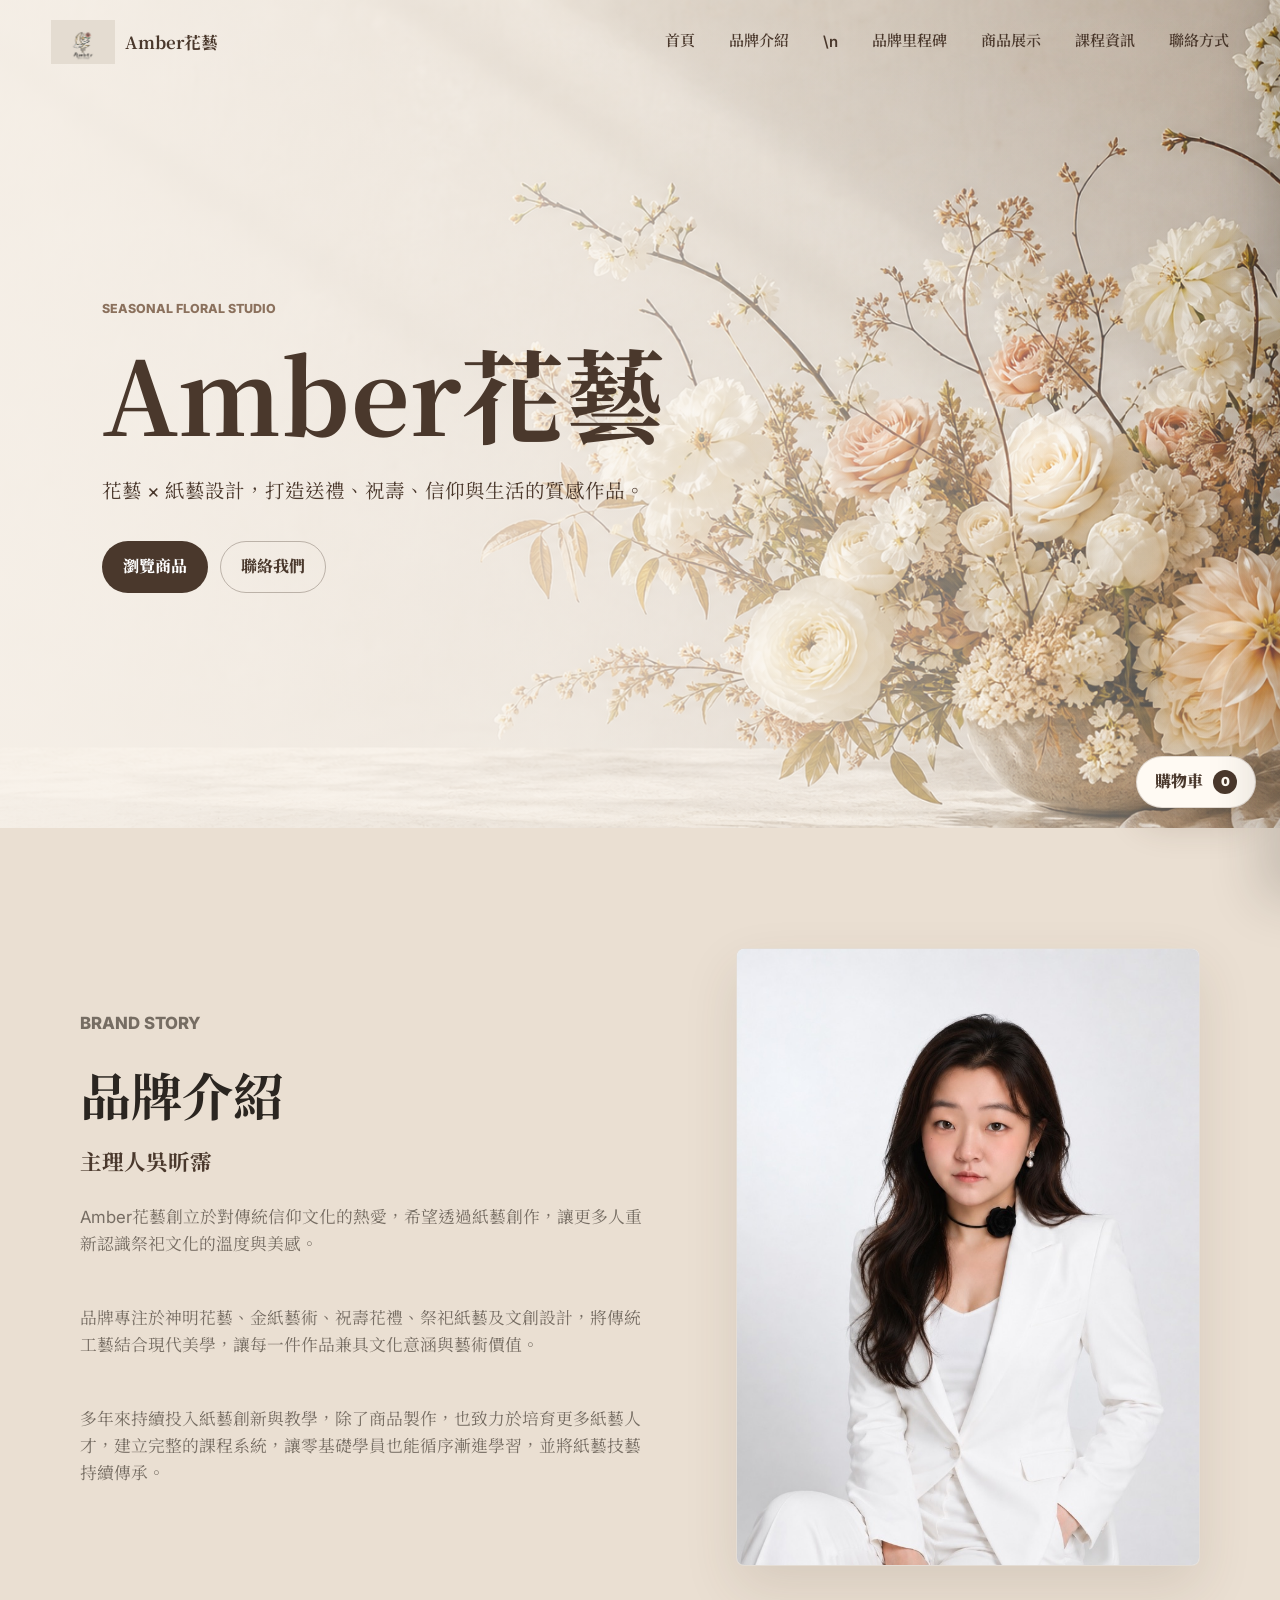
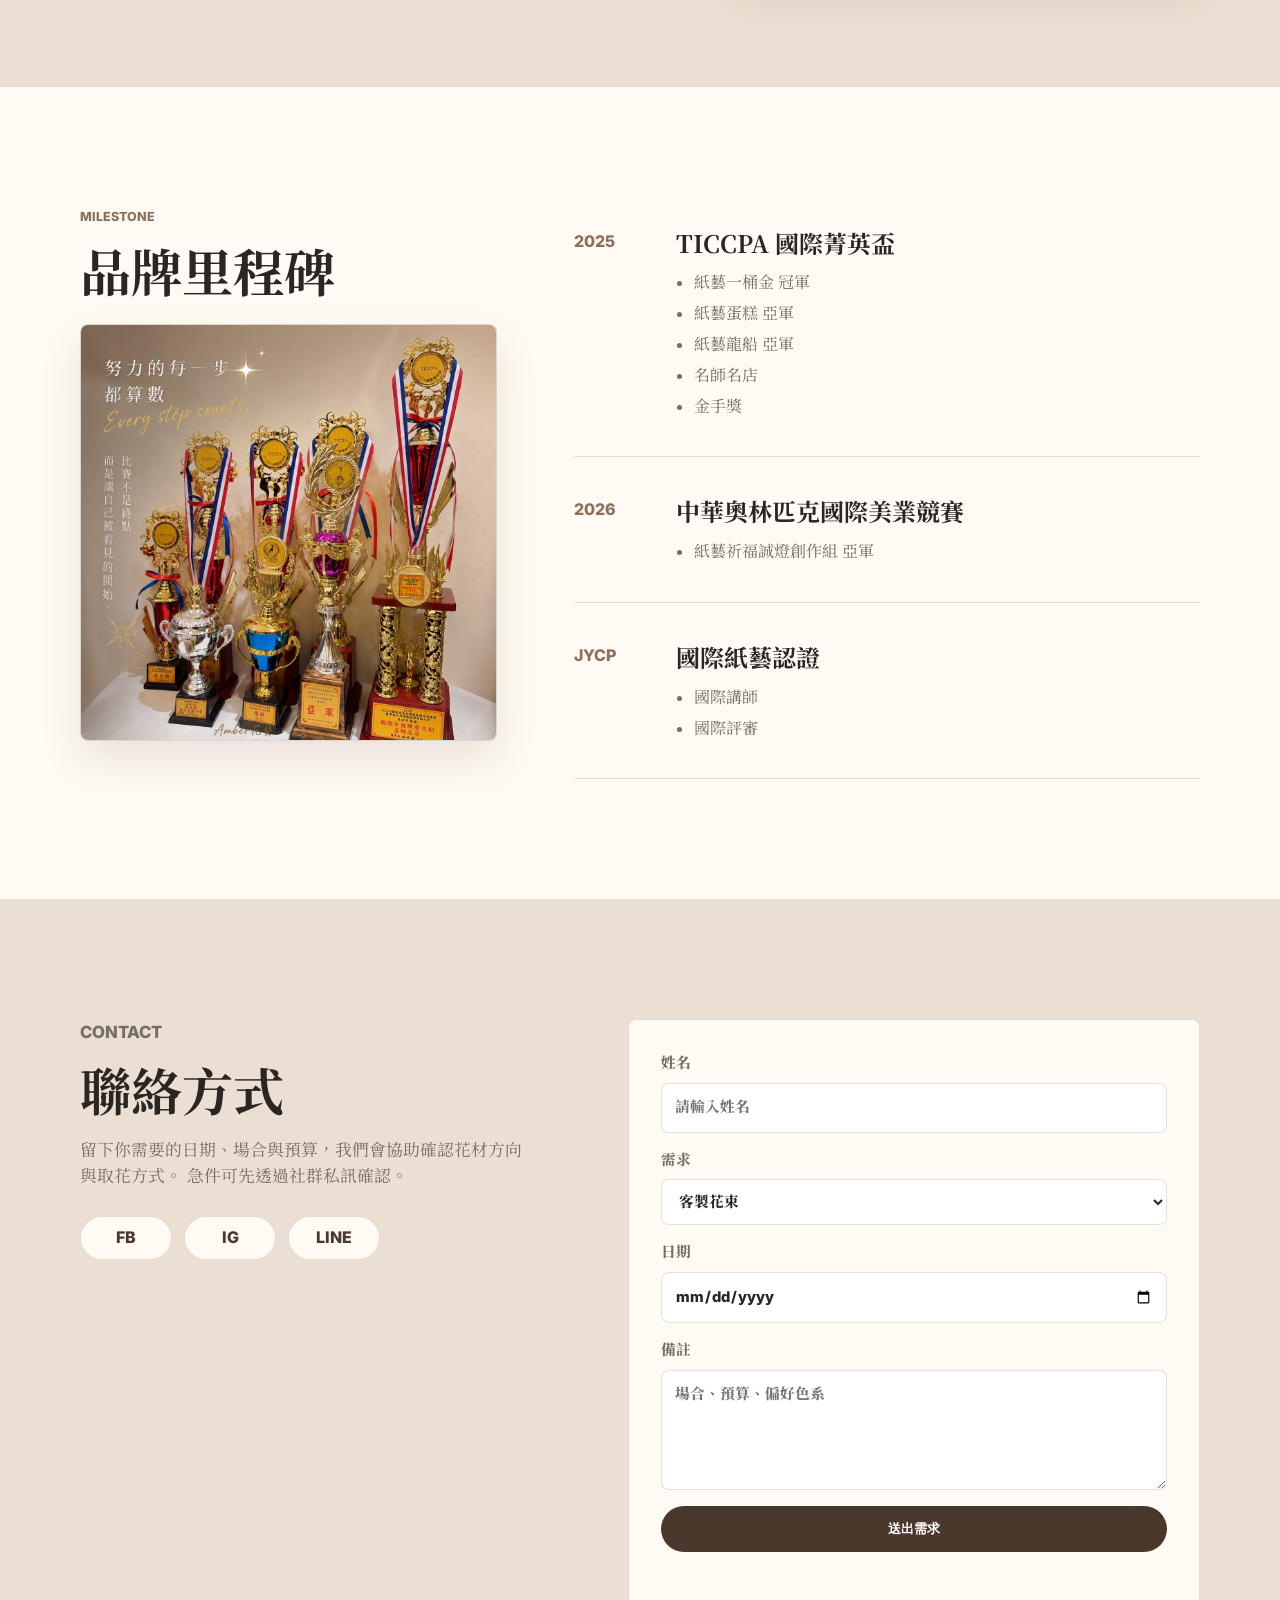
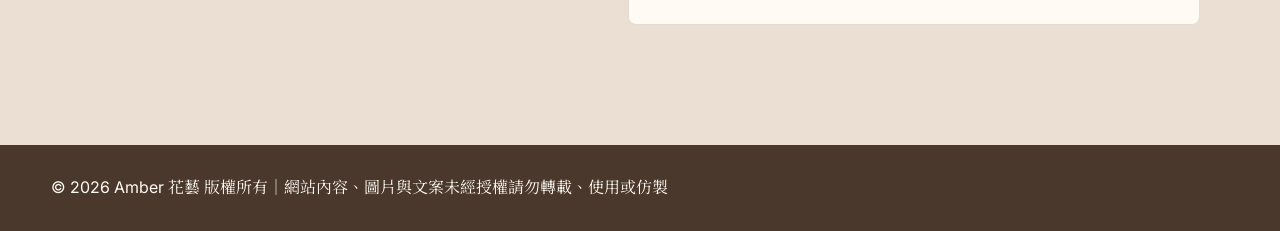
==== index.html @ d5ec027d "Add files via upload" ====
<!doctype html>
<html lang="zh-Hant">
  <head>
    <meta charset="UTF-8" />
    <meta name="viewport" content="width=device-width, initial-scale=1.0" />
    <title>Amber花藝 | 奶茶色系質感花藝</title>
    <meta
      name="description"
      content="Amber花藝以奶茶色系、自然線條與季節花材，提供質感花束、桌花、婚禮花藝與品牌花禮。"
    />
    <link rel="preconnect" href="https://fonts.googleapis.com" />
    <link rel="preconnect" href="https://fonts.gstatic.com" crossorigin />
    <link
      href="https://fonts.googleapis.com/css2?family=Noto+Serif+TC:wght@500;700&family=Inter:wght@400;500;600;700&display=swap"
      rel="stylesheet"
    />
    <style>
:root {
  --ink: #2b2621;
  --muted: #766d63;
  --paper: #f8f2ea;
  --linen: #eadfD2;
  --milk: #d8c5b1;
  --mocha: #8b715d;
  --coffee: #4a382c;
  --cream: #fffaf3;
  --line: rgba(74, 56, 44, 0.15);
  --shadow: 0 22px 54px rgba(74, 56, 44, 0.12);
}

* {
  box-sizing: border-box;
}

html {
  scroll-behavior: smooth;
}

body {
  margin: 0;
  background: var(--paper);
  color: var(--ink);
  font-family: Inter, "Noto Serif TC", system-ui, sans-serif;
  line-height: 1.6;
}

img {
  display: block;
  max-width: 100%;
}

a {
  color: inherit;
  text-decoration: none;
}

.site-header {
  position: fixed;
  top: 0;
  left: 0;
  z-index: 20;
  display: flex;
  align-items: center;
  justify-content: space-between;
  width: 100%;
  padding: 18px clamp(18px, 4vw, 56px);
  color: var(--coffee);
  transition: background 180ms ease, box-shadow 180ms ease, color 180ms ease;
}

.site-header.is-scrolled,
.site-header.is-open {
  background: rgba(248, 242, 234, 0.94);
  box-shadow: 0 10px 30px rgba(74, 56, 44, 0.07);
  color: var(--ink);
  backdrop-filter: blur(18px);
}

.brand {
  display: inline-flex;
  align-items: center;
  gap: 10px;
  font-family: "Noto Serif TC", serif;
  font-size: 1.05rem;
  font-weight: 700;
  letter-spacing: 0;
}

.brand-mark {
  display: block;
  width: 64px;
  height: 48px;
  object-fit: contain;
}

.site-nav {
  display: flex;
  gap: clamp(18px, 3vw, 34px);
  align-items: center;
  font-size: 0.94rem;
  font-weight: 600;
}

.site-nav a {
  padding: 6px 0;
  border-bottom: 1px solid transparent;
}

.site-nav a:hover {
  border-color: currentColor;
}

.nav-toggle {
  display: none;
  width: 42px;
  height: 42px;
  border: 1px solid currentColor;
  border-radius: 50%;
  background: transparent;
  color: inherit;
}

.nav-toggle span {
  display: block;
  width: 18px;
  height: 1px;
  margin: 6px auto;
  background: currentColor;
}

.page-main {
  padding-top: 86px;
}

.hero {
  position: relative;
  min-height: 92vh;
  display: grid;
  align-items: center;
  overflow: hidden;
  background: var(--paper);
}

.hero-image {
  position: absolute;
  inset: 0;
  width: 100%;
  height: 100%;
  object-fit: cover;
}

.hero-overlay {
  position: absolute;
  inset: 0;
  background:
    linear-gradient(90deg, rgba(248, 242, 234, 0.9), rgba(248, 242, 234, 0.68) 43%, rgba(248, 242, 234, 0.08)),
    linear-gradient(0deg, rgba(248, 242, 234, 0.24), rgba(248, 242, 234, 0));
}

.hero-content {
  position: relative;
  z-index: 1;
  width: min(680px, calc(100% - 36px));
  margin-left: clamp(18px, 8vw, 110px);
  padding-top: 64px;
  color: var(--coffee);
}

.eyebrow {
  margin: 0 0 14px;
  color: var(--mocha);
  font-size: 0.78rem;
  font-weight: 800;
  letter-spacing: 0;
  text-transform: uppercase;
}

.hero .eyebrow {
  color: var(--mocha);
}

h1,
h2,
h3,
p {
  overflow-wrap: anywhere;
}

h1,
h2,
h3 {
  margin: 0;
  font-family: "Noto Serif TC", serif;
  line-height: 1.16;
}

h1 {
  font-size: clamp(3rem, 8vw, 8rem);
  font-weight: 700;
  overflow-wrap: normal;
  white-space: nowrap;
  word-break: keep-all;
}

h2 {
  font-size: clamp(2rem, 4vw, 3.45rem);
}

h3 {
  font-size: 1.24rem;
}

.hero-copy {
  max-width: 570px;
  margin: 24px 0 0;
  font-size: clamp(1rem, 1.6vw, 1.22rem);
}

.hero-actions {
  display: flex;
  flex-wrap: wrap;
  gap: 12px;
  margin-top: 34px;
}

.button {
  display: inline-flex;
  min-height: 46px;
  align-items: center;
  justify-content: center;
  padding: 12px 20px;
  border: 1px solid transparent;
  border-radius: 999px;
  font-weight: 800;
  transition: transform 160ms ease, background 160ms ease, color 160ms ease;
}

.button:hover {
  transform: translateY(-2px);
}

.button.primary {
  background: var(--coffee);
  color: #fff;
}

.button.secondary {
  border-color: rgba(74, 56, 44, 0.32);
  color: var(--coffee);
}

.section-band {
  background: var(--linen);
}

.section-inner {
  width: min(1120px, calc(100% - 36px));
  margin: 0 auto;
  padding: clamp(70px, 10vw, 120px) 0;
}

.intro-grid,
.contact-grid,
.course-grid {
  display: grid;
  grid-template-columns: minmax(0, 0.8fr) minmax(0, 1fr);
  gap: clamp(32px, 7vw, 92px);
  align-items: start;
}

.intro-copy {
  display: grid;
  gap: 14px;
}

.founder-grid {
  grid-template-columns: minmax(0, 0.88fr) minmax(280px, 0.72fr);
  align-items: center;
}

.founder-name {
  margin-top: 10px;
  color: var(--coffee);
  font-size: 1.35rem;
}

.founder-photo {
  margin: 0;
  overflow: hidden;
  border: 1px solid var(--line);
  border-radius: 8px;
  background: var(--cream);
  box-shadow: var(--shadow);
}

.founder-photo img {
  display: block;
  width: 100%;
  aspect-ratio: 3 / 4;
  object-fit: cover;
  object-position: center 38%;
}

.intro p,
.courses p,
.contact p,
.section-heading p {
  color: var(--muted);
  font-size: 1.05rem;
}

.section-heading {
  margin-bottom: 34px;
}

.section-heading.split {
  display: grid;
  grid-template-columns: minmax(0, 0.75fr) minmax(0, 1fr);
  gap: 30px;
  align-items: end;
}

.product-grid {
  display: grid;
  grid-template-columns: repeat(4, minmax(0, 1fr));
  gap: 18px;
}

.product-card {
  overflow: hidden;
  border: 1px solid var(--line);
  border-radius: 8px;
  background: var(--cream);
}

.product-visual {
  min-height: 260px;
  background:
    linear-gradient(0deg, rgba(255, 250, 243, 0.52), rgba(255, 250, 243, 0.08)),
    linear-gradient(135deg, #f4ece1, #cdb49d);
}

.product-visual img {
  width: 100%;
  height: 260px;
  object-fit: cover;
  object-position: center 42%;
}

.product-content {
  padding: 22px;
}

.product-content span {
  display: block;
  margin-bottom: 14px;
  color: var(--mocha);
  font-size: 0.8rem;
  font-weight: 800;
}

.product-content p {
  color: var(--muted);
}

.product-two .product-visual {
  background: linear-gradient(135deg, #efe1d1, #b99b82);
}

.product-three .product-visual {
  background: linear-gradient(135deg, #f8f1e9, #d3bca8);
}

.product-four .product-visual {
  background: linear-gradient(135deg, #e9d9ca, #a78971);
}

.courses {
  border-top: 1px solid var(--line);
}

.course-list {
  display: grid;
  gap: 14px;
}

.course-item {
  padding: 24px 0;
  border-bottom: 1px solid var(--line);
}

.course-item:first-child {
  padding-top: 0;
}

.course-item span {
  display: block;
  margin-bottom: 10px;
  color: var(--mocha);
  font-size: 0.8rem;
  font-weight: 800;
}

.course-photo {
  width: 100%;
  aspect-ratio: 4 / 3;
  margin: 14px 0 18px;
  overflow: hidden;
  border: 1px solid var(--line);
  border-radius: 8px;
  background: var(--cream);
}

.course-photo img {
  width: 100%;
  height: 100%;
  object-fit: cover;
  display: block;
}

.course-item p {
  margin-bottom: 0;
}

.course-item strong {
  color: var(--ink);
}

.course-detail-list {
  margin: 12px 0 14px;
  padding-left: 1.1rem;
  color: var(--muted);
  line-height: 1.8;
}

.course-detail-list li {
  margin: 2px 0;
}

/* Courses standalone page */
.courses-page {
  padding-top: 92px;
  background: var(--paper);
}

.courses-page .courses {
  min-height: 100vh;
  border-top: 0;
}

.courses-page .course-grid {
  grid-template-columns: 1fr;
  gap: 34px;
}

.courses-page .course-list {
  gap: 22px;
}

.courses-page .course-item {
  display: grid;
  grid-template-columns: minmax(220px, 360px) minmax(0, 1fr);
  gap: 22px 28px;
  align-items: start;
  padding: 24px;
  border: 1px solid var(--line);
  border-radius: 8px;
  background: rgba(255, 250, 243, 0.72);
  box-shadow: 0 14px 34px rgba(74, 56, 44, 0.08);
}

.courses-page .course-item:first-child {
  padding-top: 24px;
}

.courses-page .course-item > span,
.courses-page .course-item > h3,
.courses-page .course-item > p,
.courses-page .course-item > ul {
  grid-column: 2;
}

.courses-page .course-photo {
  grid-column: 1;
  grid-row: 1 / span 8;
  margin: 0;
  aspect-ratio: 4 / 3;
}

.courses-page .course-item.no-photo {
  grid-template-columns: 1fr;
}

.courses-page .course-item.no-photo > span,
.courses-page .course-item.no-photo > h3,
.courses-page .course-item.no-photo > p,
.courses-page .course-item.no-photo > ul {
  grid-column: 1;
}

@media (max-width: 760px) {
  .courses-page {
    padding-top: 78px;
  }

  .courses-page .course-item {
    grid-template-columns: 1fr;
    padding: 20px;
  }

  .courses-page .course-photo,
  .courses-page .course-item > span,
  .courses-page .course-item > h3,
  .courses-page .course-item > p,
  .courses-page .course-item > ul {
    grid-column: 1;
  }

  .courses-page .course-photo {
    grid-row: auto;
  }
}

.milestone {
  background: var(--cream);
  border-top: 1px solid var(--line);
}

.milestone-grid {
  display: grid;
  grid-template-columns: minmax(0, 0.8fr) minmax(0, 1.2fr);
  gap: clamp(28px, 6vw, 80px);
  align-items: start;
}

.milestone-list {
  display: grid;
  gap: 18px;
}

.milestone-item {
  display: grid;
  grid-template-columns: 84px minmax(0, 1fr);
  gap: 18px;
  padding: 22px 0;
  border-bottom: 1px solid var(--line);
}

.milestone-item span {
  color: var(--mocha);
  font-weight: 800;
  letter-spacing: 0;
}

.milestone-item h3 {
  margin: 0 0 8px;
  font-family: "Noto Serif TC", serif;
  font-size: clamp(1.15rem, 2vw, 1.5rem);
}

.milestone-item p {
  margin: 0;
  color: var(--muted);
}

.milestone-photo {
  margin: 24px 0 0;
  overflow: hidden;
  border: 1px solid var(--line);
  border-radius: 8px;
  background: var(--paper);
  box-shadow: 0 18px 42px rgba(74, 56, 44, 0.12);
}

.milestone-photo img {
  width: 100%;
  height: auto;
  object-fit: contain;
}

.contact-details {
  display: flex;
  flex-wrap: wrap;
  gap: 12px;
  margin-top: 26px;
  color: var(--coffee);
  font-weight: 800;
}

.social-button {
  display: inline-flex;
  min-width: 92px;
  height: 44px;
  align-items: center;
  justify-content: center;
  border: 1px solid var(--line);
  border-radius: 999px;
  background: var(--cream);
  color: var(--coffee);
  box-shadow: none;
}

.social-button:hover {
  background: var(--coffee);
  color: var(--cream);
}

.contact-form {
  display: grid;
  gap: 16px;
  padding: clamp(20px, 4vw, 32px);
  border: 1px solid var(--line);
  border-radius: 8px;
  background: var(--cream);
  box-shadow: none;
}

label {
  display: grid;
  gap: 7px;
  color: var(--muted);
  font-size: 0.92rem;
  font-weight: 800;
}

input,
select,
textarea {
  width: 100%;
  border: 1px solid var(--line);
  border-radius: 8px;
  background: #fff;
  color: var(--ink);
  font: inherit;
  padding: 12px 13px;
}

textarea {
  resize: vertical;
}

.form-note {
  min-height: 24px;
  margin: 0;
  color: var(--coffee);
  font-weight: 800;
}


.cart-add {
  display: inline-flex;
  min-height: 40px;
  align-items: center;
  justify-content: center;
  margin-top: 14px;
  padding: 10px 16px;
  border: 1px solid rgba(74, 56, 44, 0.28);
  border-radius: 999px;
  background: transparent;
  color: var(--coffee);
  font: inherit;
  font-weight: 800;
  cursor: pointer;
  transition: background 0.18s ease, color 0.18s ease, transform 0.18s ease;
}

.cart-add:hover {
  background: var(--coffee);
  color: var(--cream);
  transform: translateY(-2px);
}

.cart-float {
  position: fixed;
  right: 24px;
  bottom: 92px;
  z-index: 55;
  display: inline-flex;
  min-height: 52px;
  align-items: center;
  gap: 10px;
  padding: 12px 18px;
  border: 1px solid rgba(76, 53, 40, 0.16);
  border-radius: 999px;
  background: var(--cream);
  color: var(--coffee);
  font: inherit;
  font-weight: 900;
  box-shadow: 0 18px 34px rgba(76, 53, 40, 0.18);
  cursor: pointer;
}

.cart-count {
  display: inline-grid;
  min-width: 24px;
  height: 24px;
  place-items: center;
  border-radius: 999px;
  background: var(--coffee);
  color: var(--cream);
  font-size: 0.78rem;
}

.cart-overlay {
  position: fixed;
  inset: 0;
  z-index: 70;
  background: rgba(43, 38, 33, 0.28);
  opacity: 0;
  pointer-events: none;
  transition: opacity 0.2s ease;
}

.cart-overlay.is-open {
  opacity: 1;
  pointer-events: auto;
}

.cart-panel {
  position: fixed;
  top: 0;
  right: 0;
  z-index: 80;
  display: flex;
  width: min(420px, 100%);
  height: 100%;
  flex-direction: column;
  padding: 24px;
  background: var(--cream);
  color: var(--ink);
  box-shadow: -20px 0 48px rgba(43, 38, 33, 0.18);
  transform: translateX(100%);
  transition: transform 0.22s ease;
}

.cart-panel.is-open {
  transform: translateX(0);
}

.cart-head {
  display: flex;
  align-items: center;
  justify-content: space-between;
  gap: 16px;
  padding-bottom: 18px;
  border-bottom: 1px solid var(--line);
}

.cart-close,
.cart-remove {
  border: 1px solid var(--line);
  border-radius: 999px;
  background: transparent;
  color: var(--coffee);
  font: inherit;
  font-weight: 800;
  cursor: pointer;
}

.cart-close {
  width: 38px;
  height: 38px;
}

.cart-items {
  display: grid;
  gap: 12px;
  margin: 18px 0;
  padding: 0;
  list-style: none;
}

.cart-item {
  display: flex;
  align-items: center;
  justify-content: space-between;
  gap: 12px;
  padding: 14px;
  border: 1px solid var(--line);
  border-radius: 8px;
  background: var(--paper);
}

.cart-remove {
  padding: 7px 12px;
}

.cart-empty {
  margin: 18px 0;
  color: var(--muted);
}

.cart-line {
  margin-top: auto;
  width: 100%;
}

.site-footer {
  display: flex;
  justify-content: space-between;
  gap: 18px;
  padding: 30px clamp(18px, 4vw, 56px);
  background: var(--coffee);
  color: var(--cream);
}

.back-to-top {
  position: fixed;
  right: 24px;
  bottom: 24px;
  z-index: 50;
  width: 54px;
  height: 54px;
  border: 1px solid rgba(76, 53, 40, 0.18);
  border-radius: 999px;
  background: var(--coffee);
  color: var(--cream);
  font-size: 1.45rem;
  font-weight: 700;
  line-height: 1;
  box-shadow: 0 18px 34px rgba(76, 53, 40, 0.24);
  cursor: pointer;
  opacity: 0;
  pointer-events: none;
  transform: translateY(12px);
  transition: opacity 0.2s ease, transform 0.2s ease, background 0.2s ease;
}

.back-to-top.is-visible {
  opacity: 1;
  pointer-events: auto;
  transform: translateY(0);
}

.back-to-top:hover {
  background: var(--taupe);
}

@media (max-width: 820px) {
  .nav-toggle {
    display: inline-block;
  }

  .site-nav {
    position: absolute;
    top: 76px;
    right: 18px;
    left: 18px;
    display: none;
    flex-direction: column;
    align-items: stretch;
    gap: 0;
    padding: 14px;
    border: 1px solid var(--line);
    border-radius: 8px;
    background: var(--cream);
    color: var(--ink);
    box-shadow: var(--shadow);
  }

  .site-header.is-open .site-nav {
    display: flex;
  }

  .site-nav a {
    padding: 13px 8px;
  }

  .hero {
    min-height: 86vh;
  }

  .hero-overlay {
    background: linear-gradient(90deg, rgba(248, 242, 234, 0.94), rgba(248, 242, 234, 0.7));
  }

  .hero-content {
    margin-left: 18px;
  }

  .intro-grid,
  .contact-grid,
  .course-grid,
  .section-heading.split {
    grid-template-columns: 1fr;
  }

.milestone-grid {
  grid-template-columns: 1fr;
}

.milestone-item {
  grid-template-columns: 1fr;
  gap: 8px;
}

  .product-grid {
    grid-template-columns: repeat(2, minmax(0, 1fr));
  }

  .site-footer {
    flex-direction: column;
  }

  .back-to-top {
    right: 18px;
    bottom: 18px;
    width: 50px;
    height: 50px;
  }

  .cart-float {
    right: 18px;
    bottom: 82px;
  }

  .cart-panel {
    padding: 20px;
  }
}

@media (max-width: 620px) {
  .product-grid {
    grid-template-columns: 1fr;
  }
}

@media (max-width: 520px) {
  .hero-actions,
  .button {
    width: 100%;
  }

  h1 {
    font-size: clamp(2.35rem, 13vw, 3.8rem);
  }
}

</style>
  </head>
  <body>
    <header class="site-header">
      <a class="brand" href="index.html#home" aria-label="Amber花藝首頁">
        <img class="brand-mark" src="[data-uri]" alt="Amber florist shop logo" />
        <span>Amber花藝</span>
      </a>
      <button class="nav-toggle" type="button" aria-label="開啟選單" aria-expanded="false">
        <span></span>
        <span></span>
      </button>
      <nav class="site-nav" aria-label="主要導覽">
        <a href="#home">首頁</a>
        <a href="#about">品牌介紹</a>\n        <a href="#milestone">品牌里程碑</a>
        <a href="products.html">商品展示</a>
        <a href="courses.html">課程資訊</a>
        <a href="#contact">聯絡方式</a>
      </nav>
    </header>

    <main>
      <section class="hero" id="home">
        <img class="hero-image" src="[data-uri]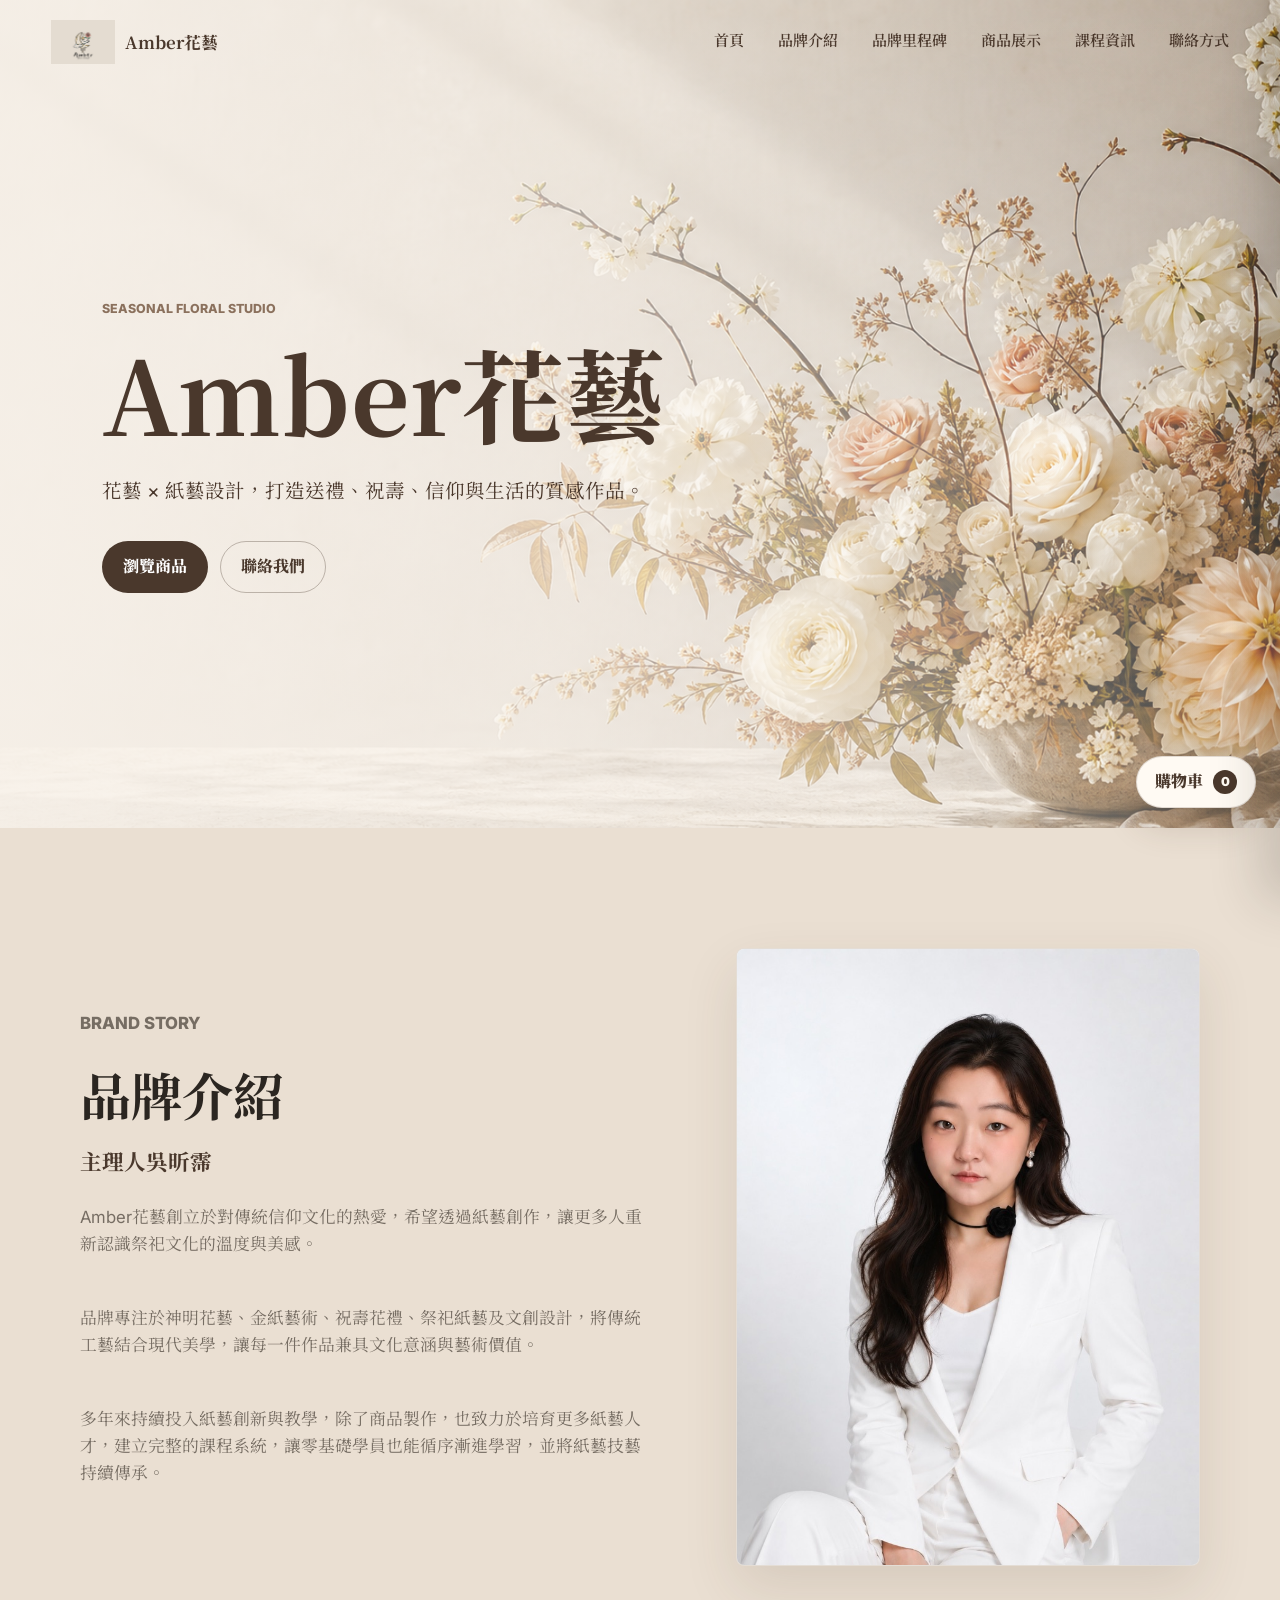
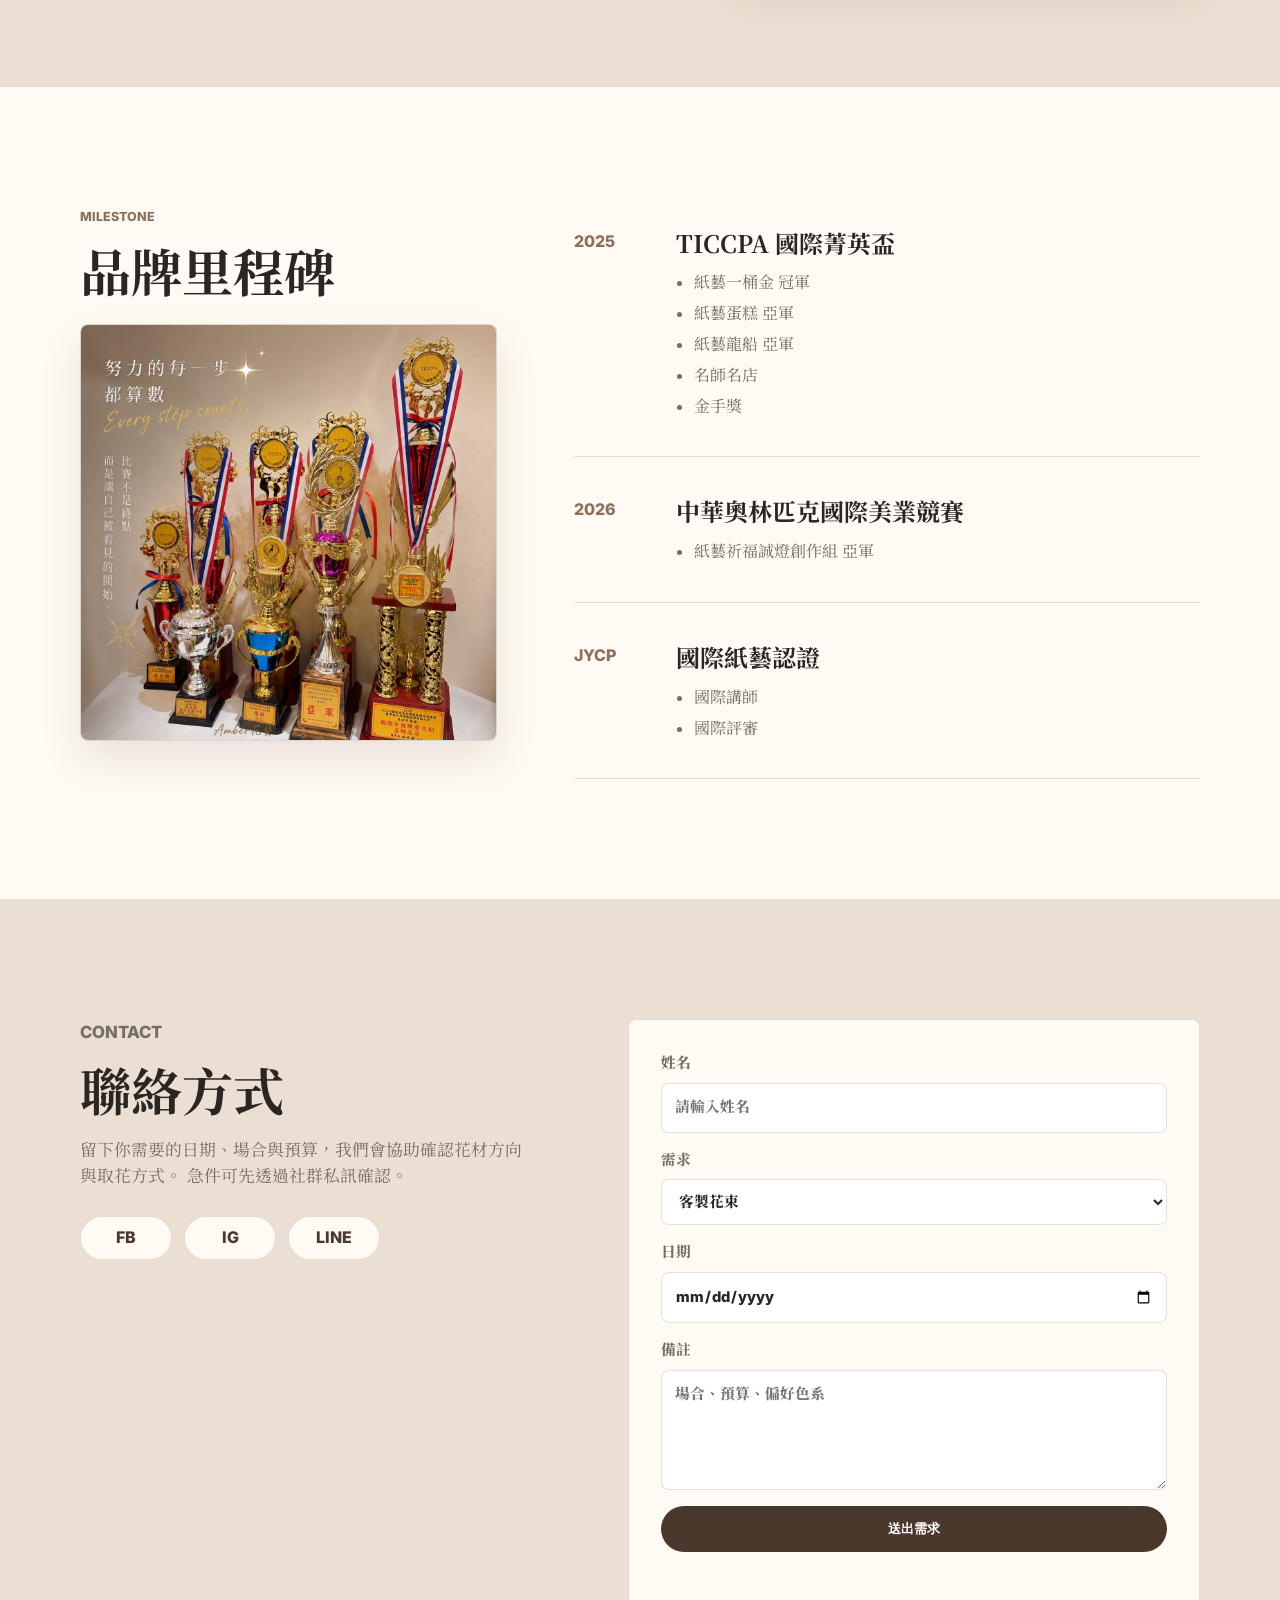
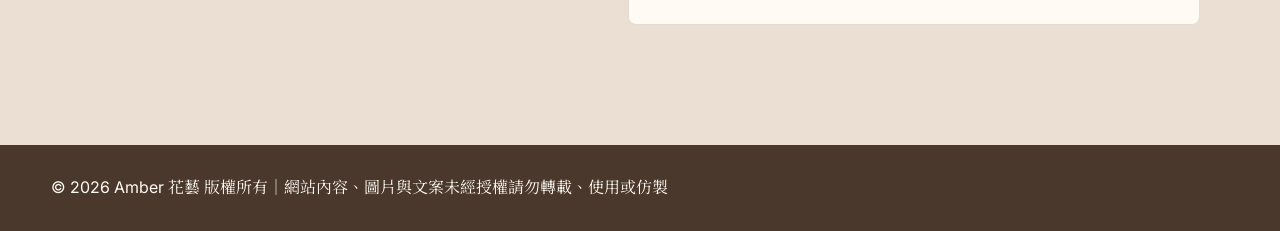
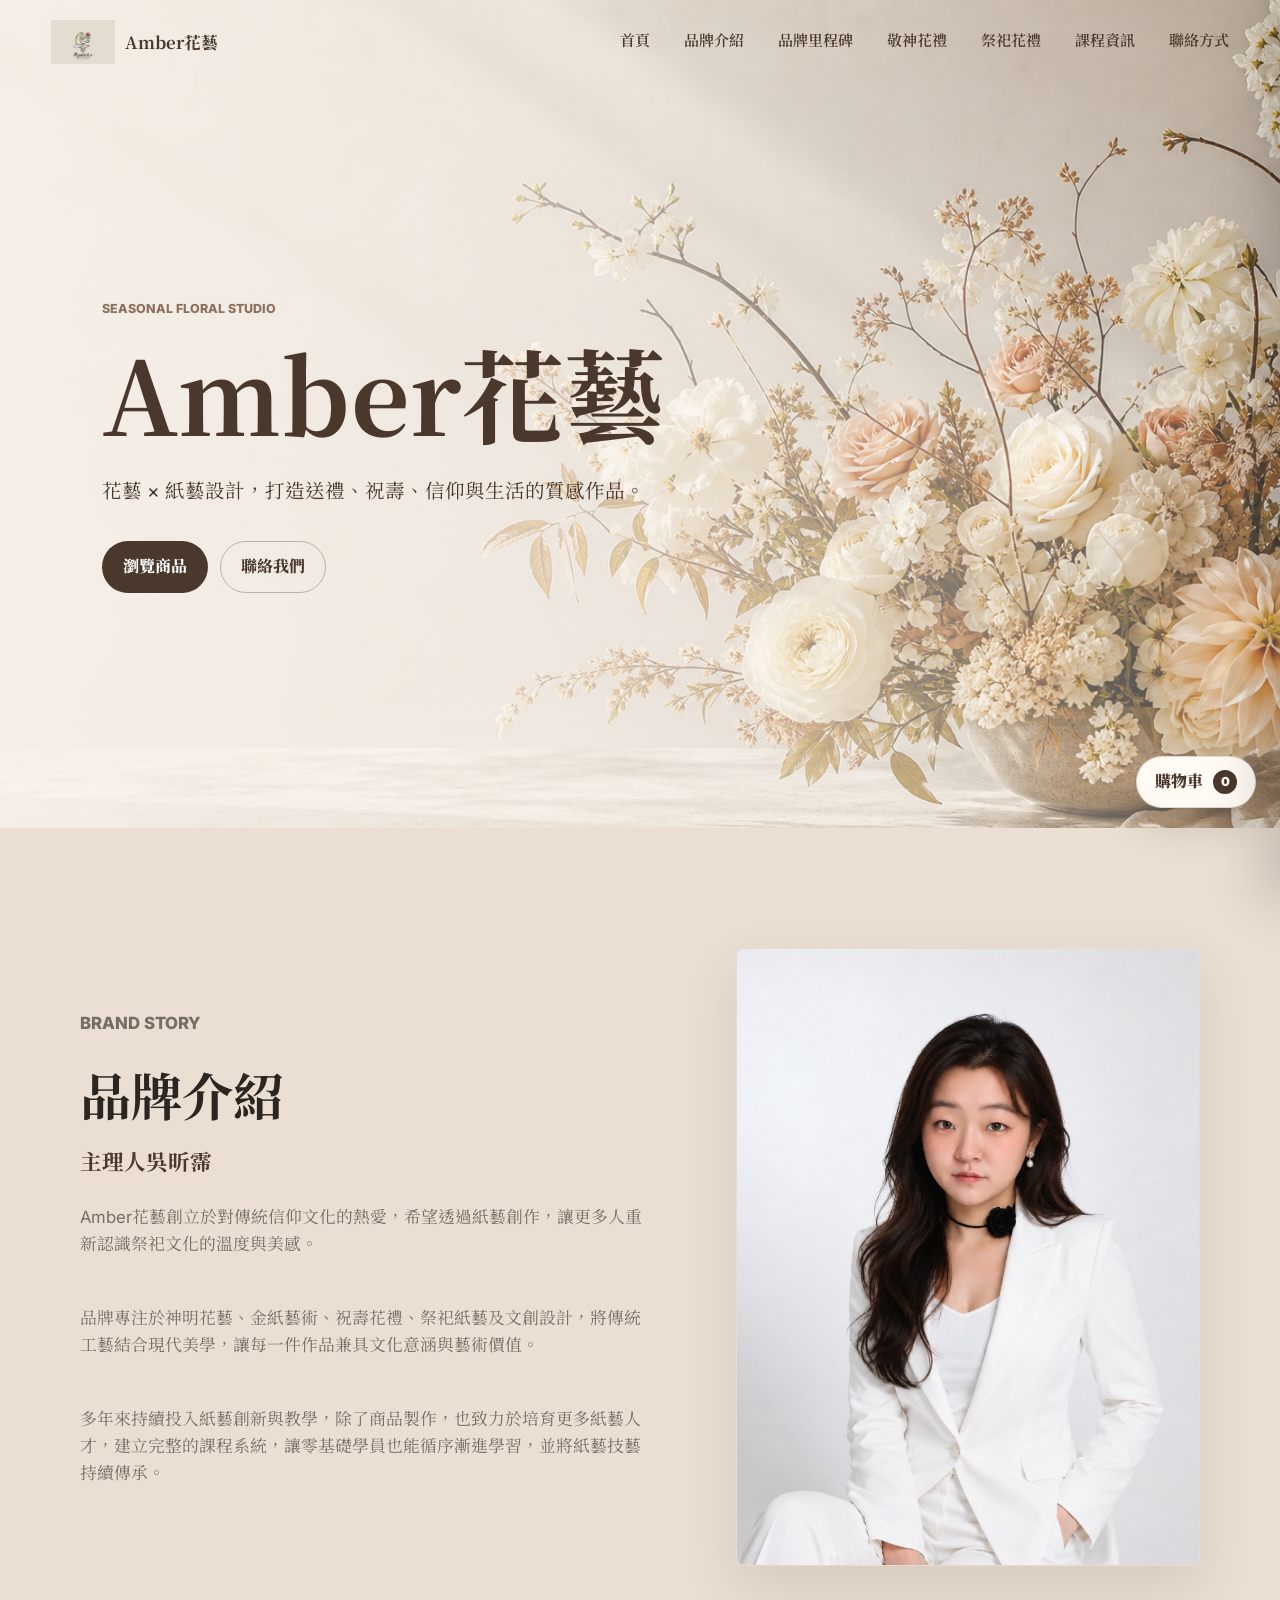
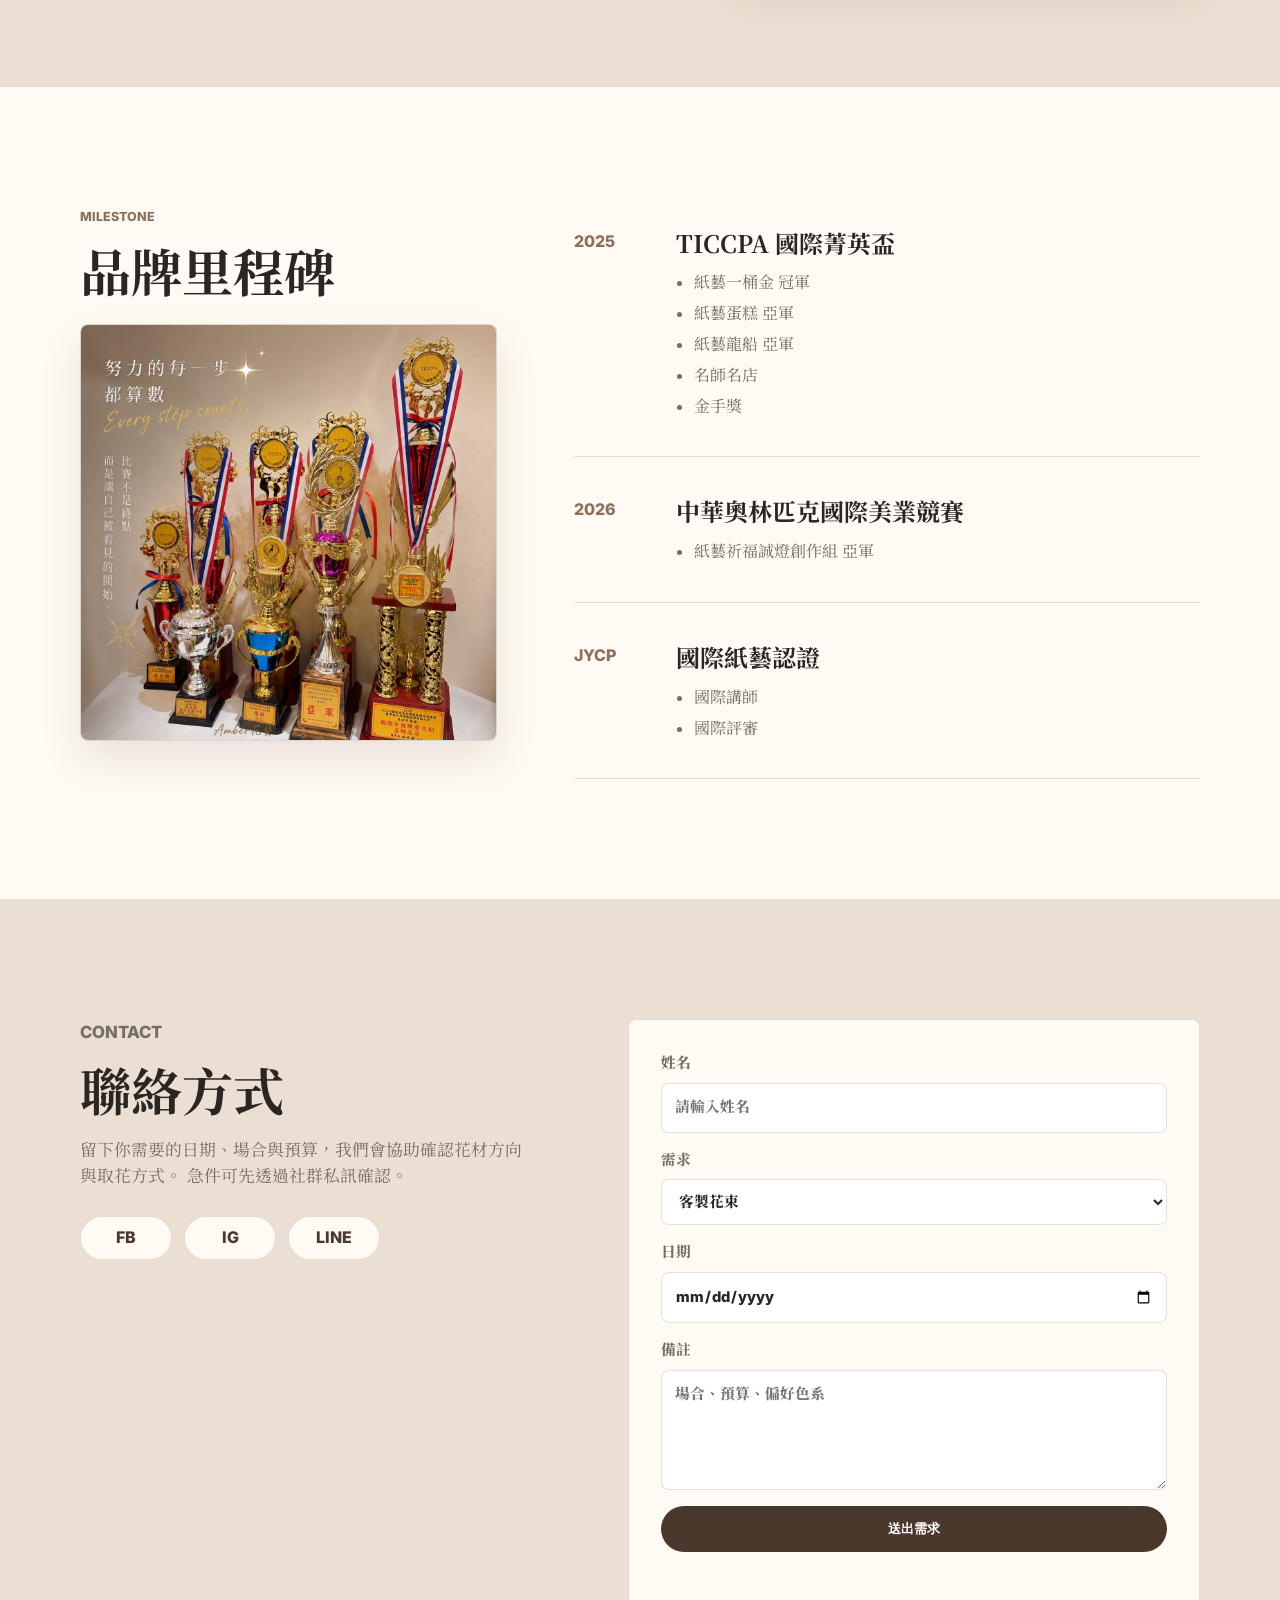
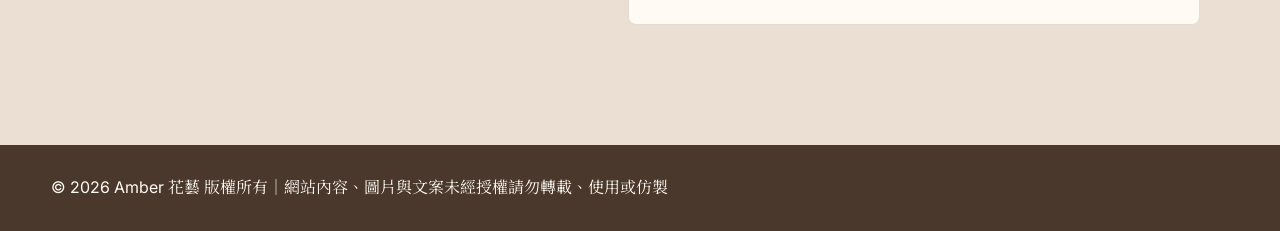
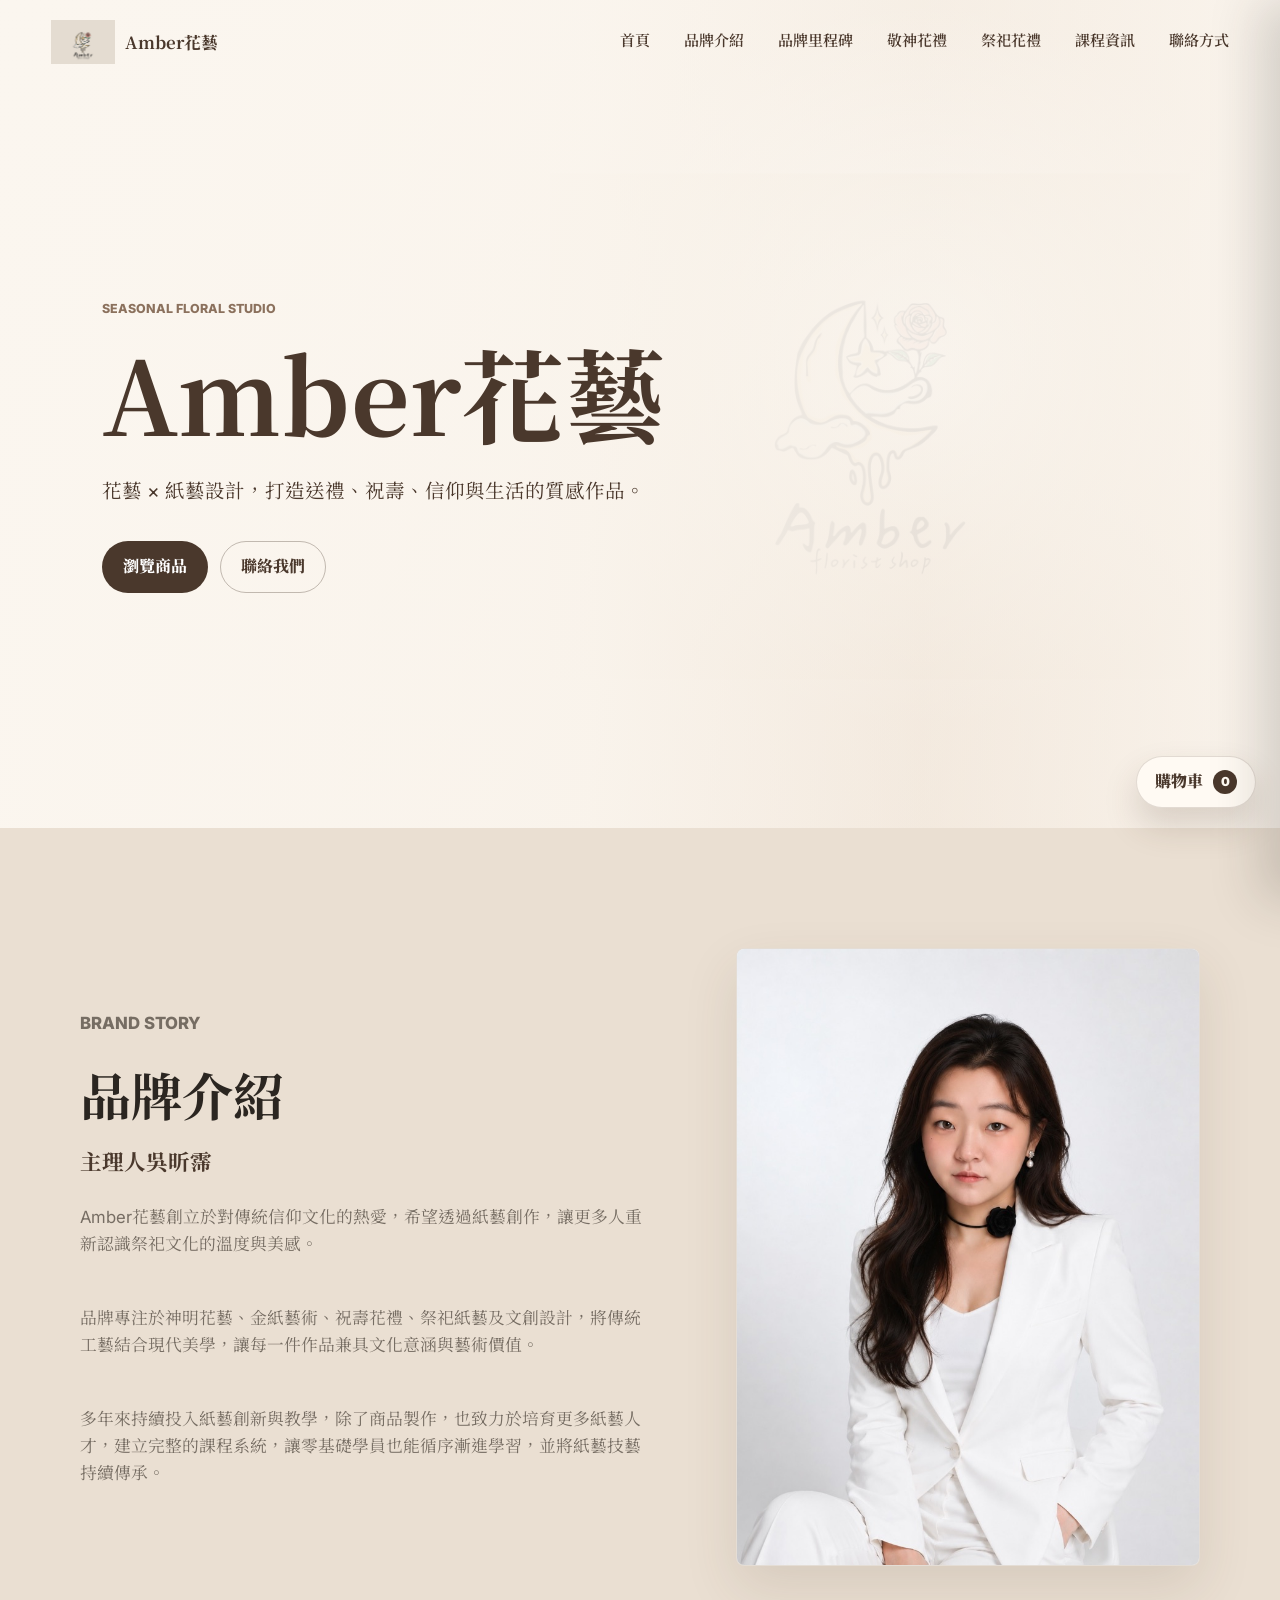
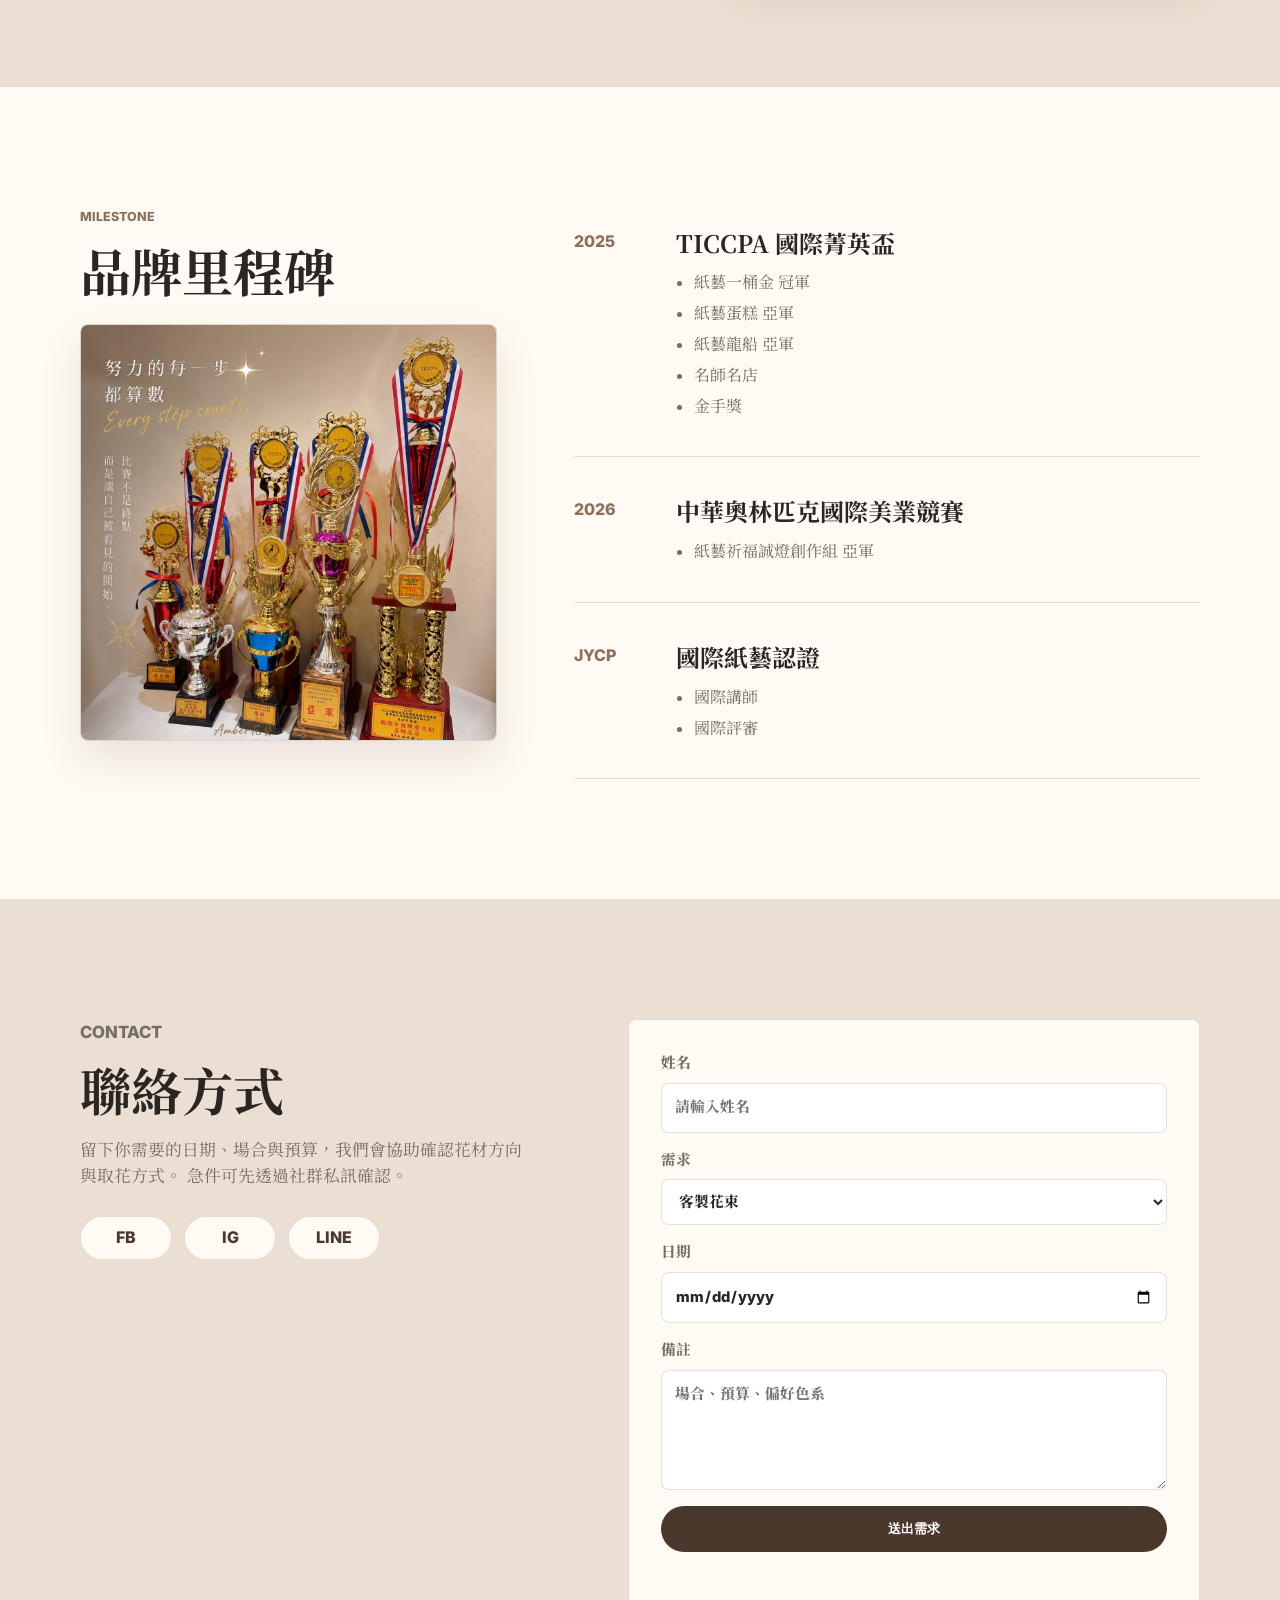
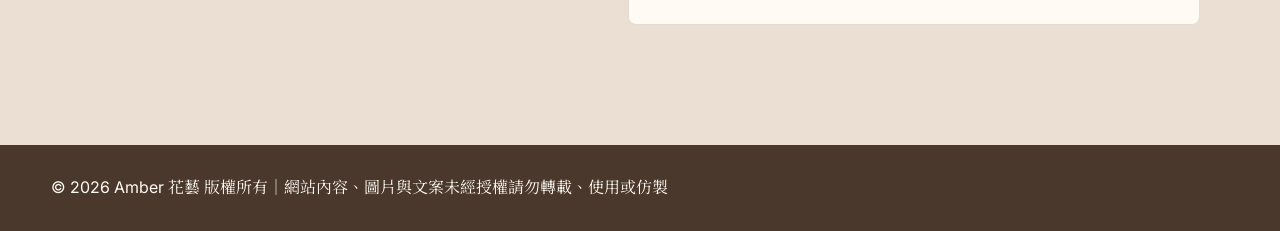
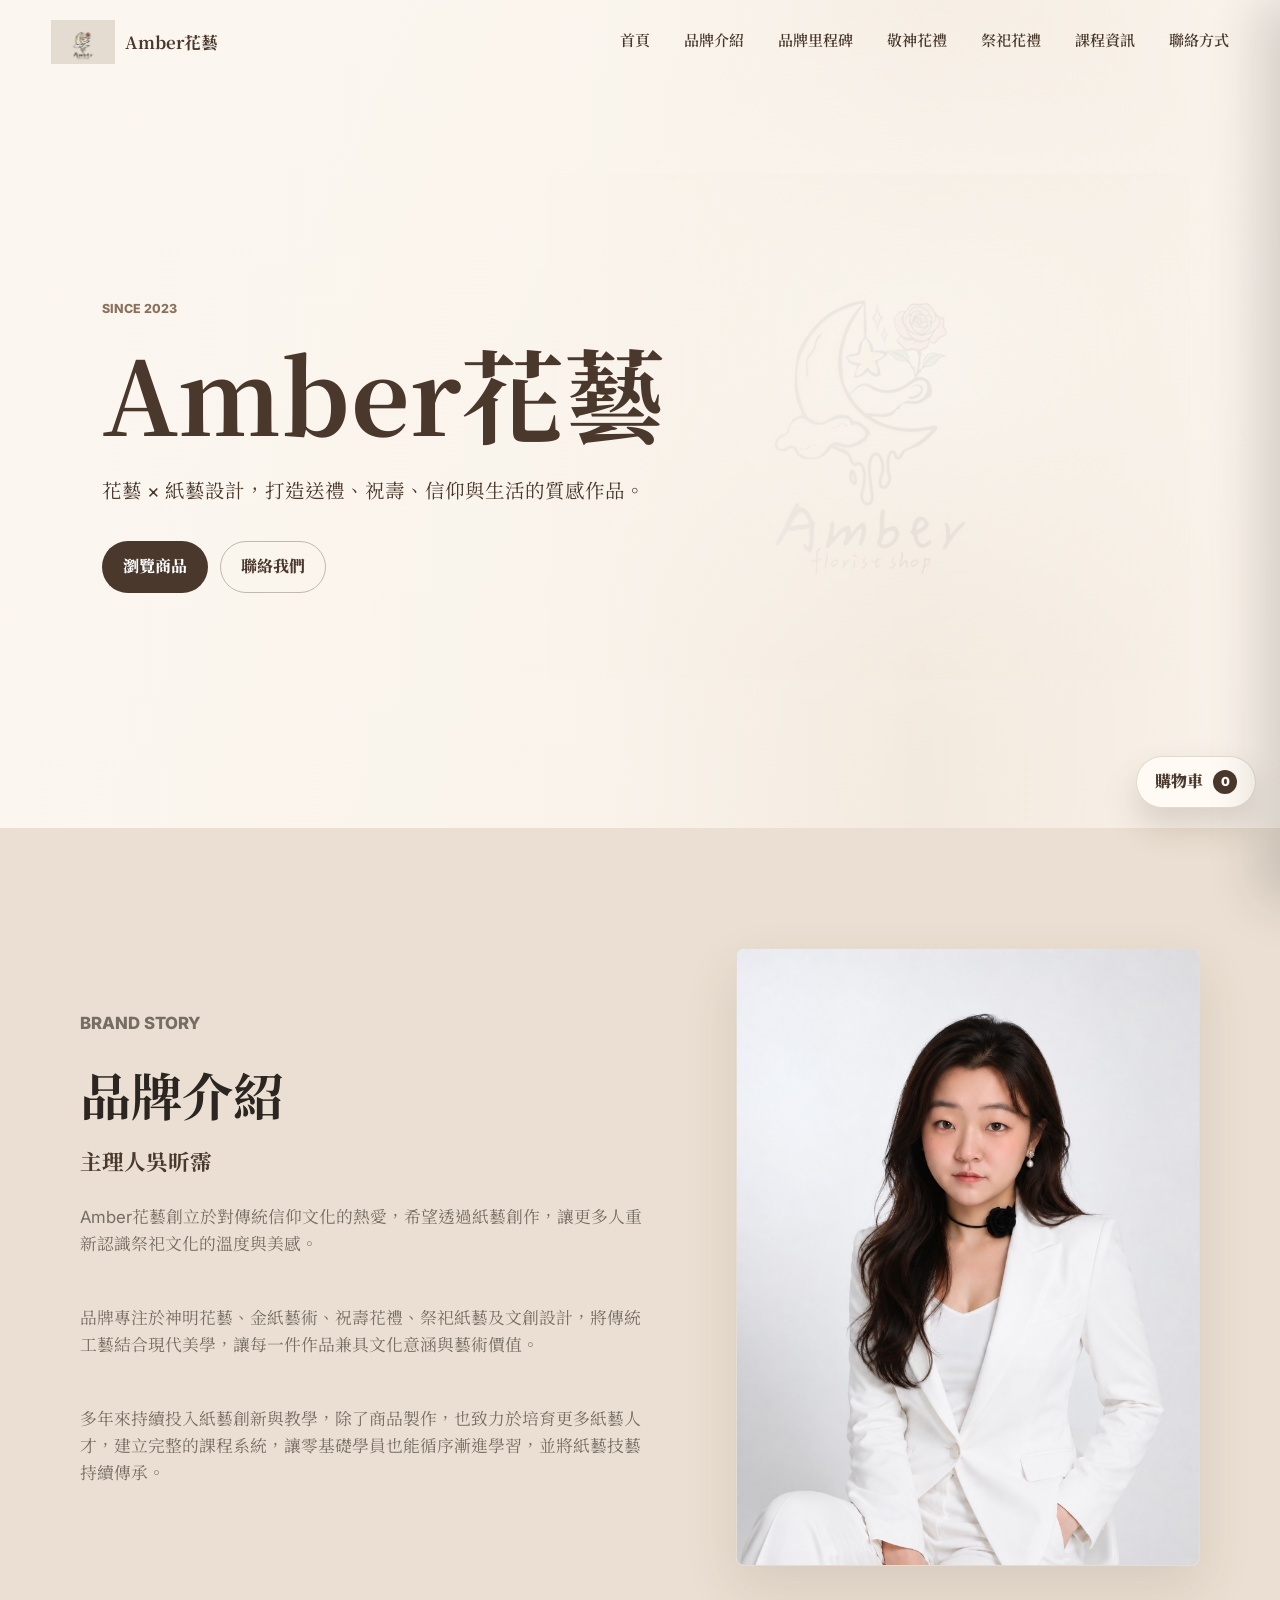
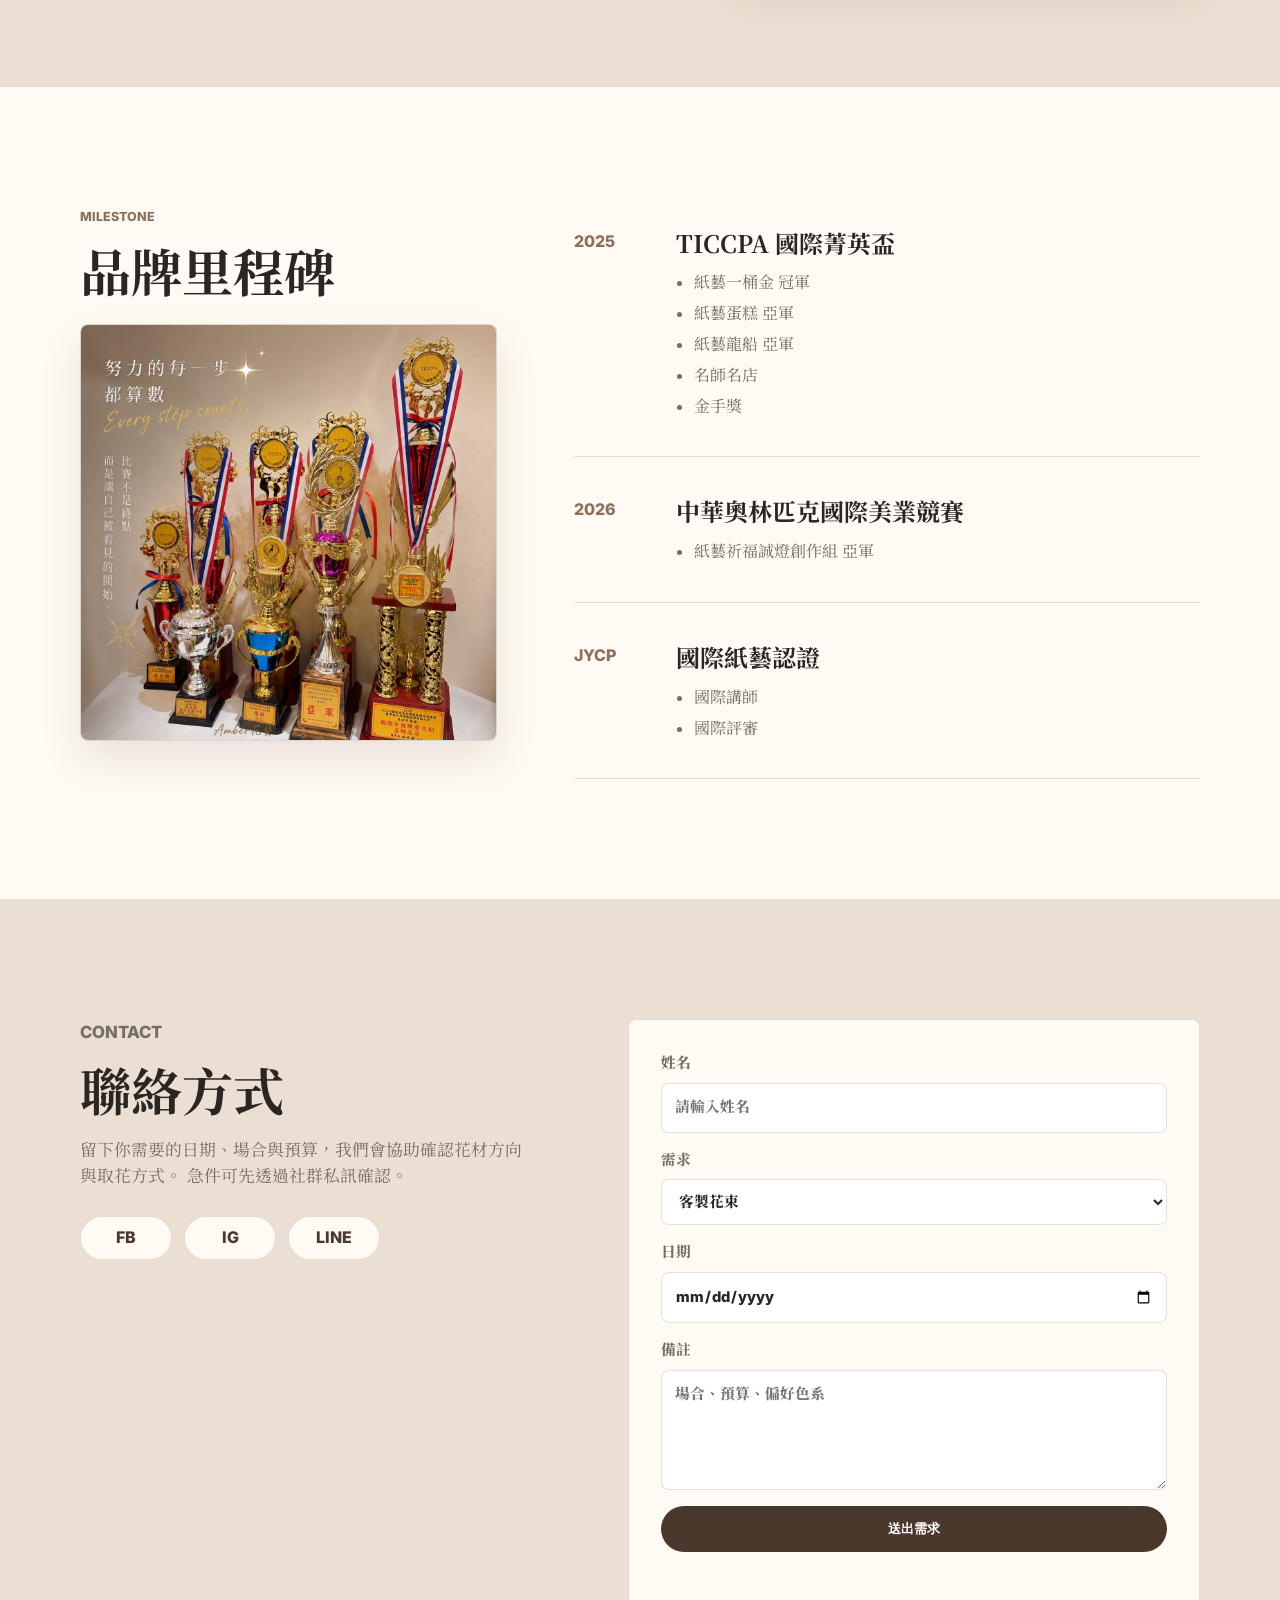
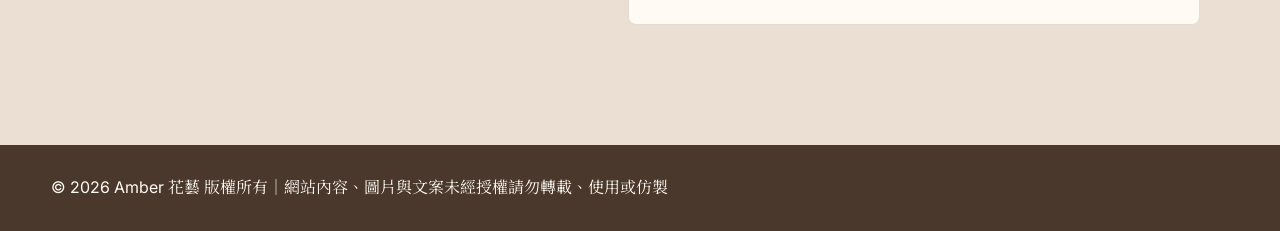
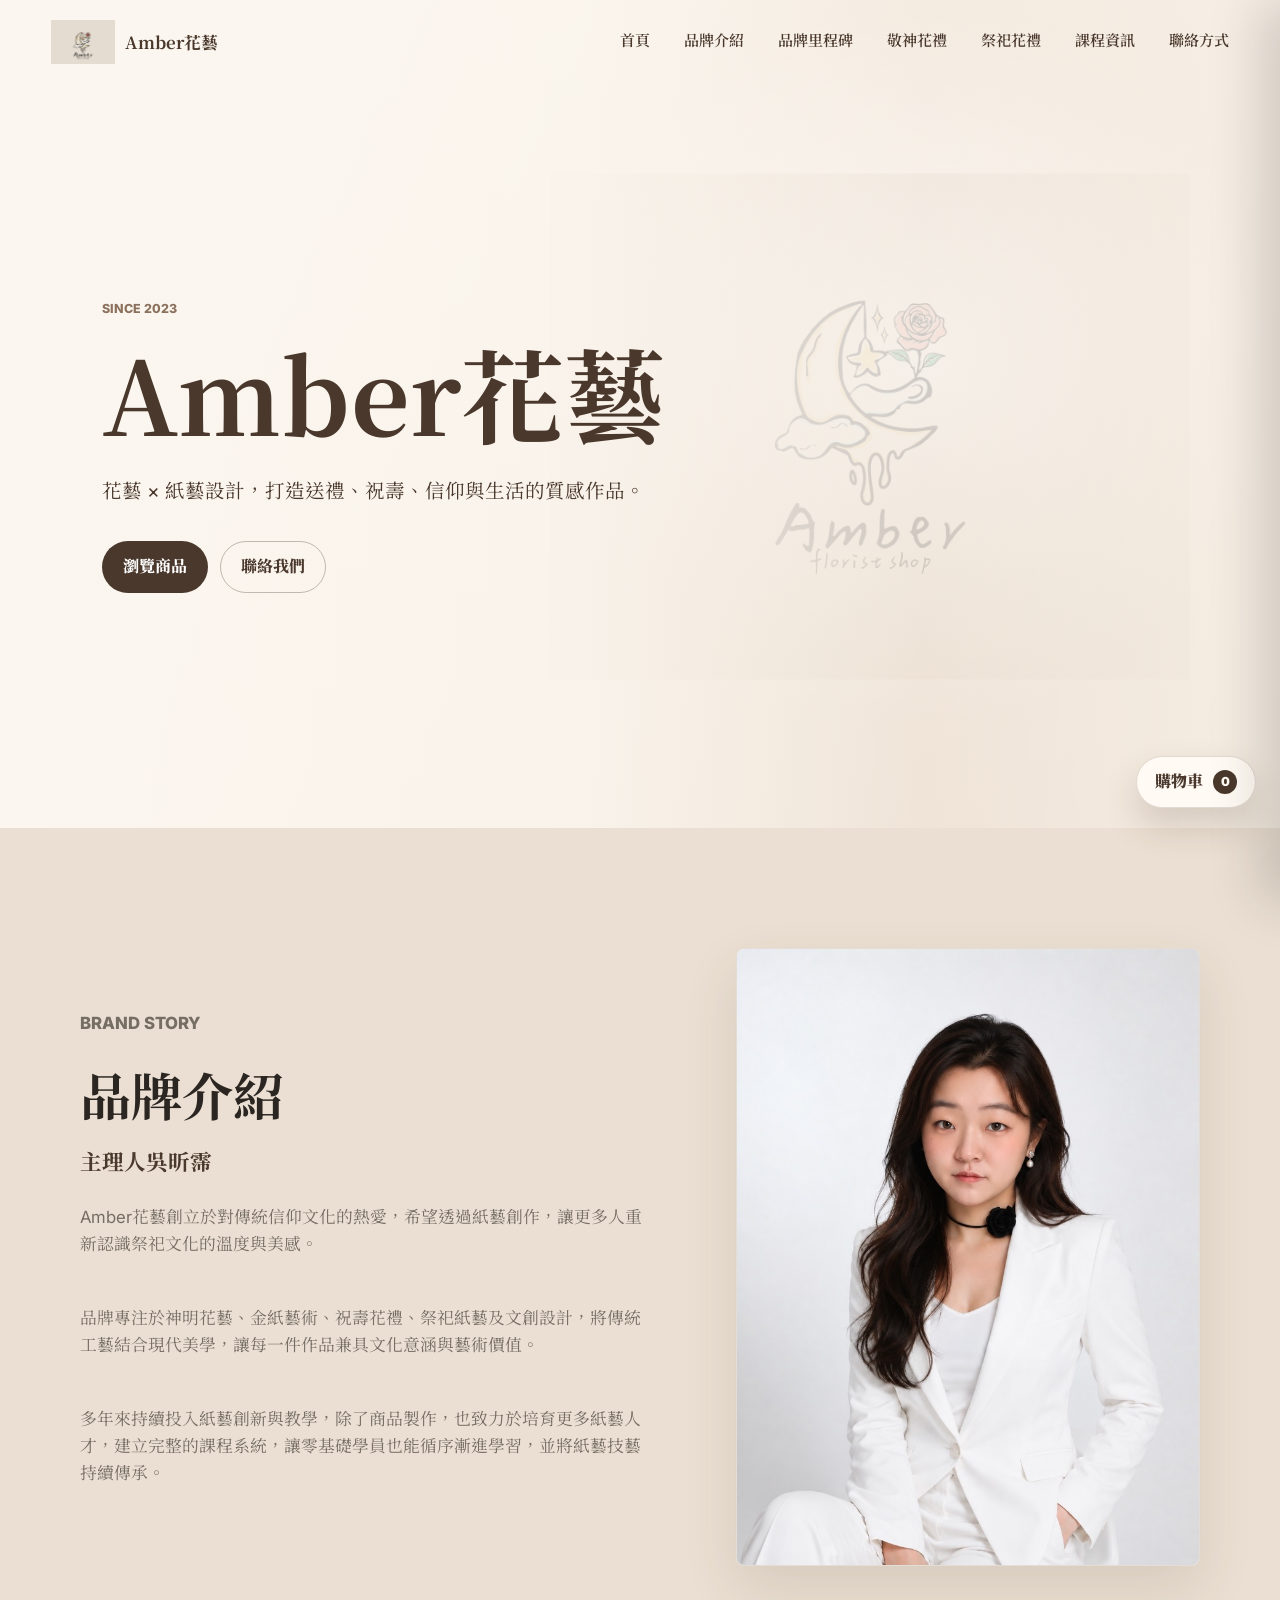
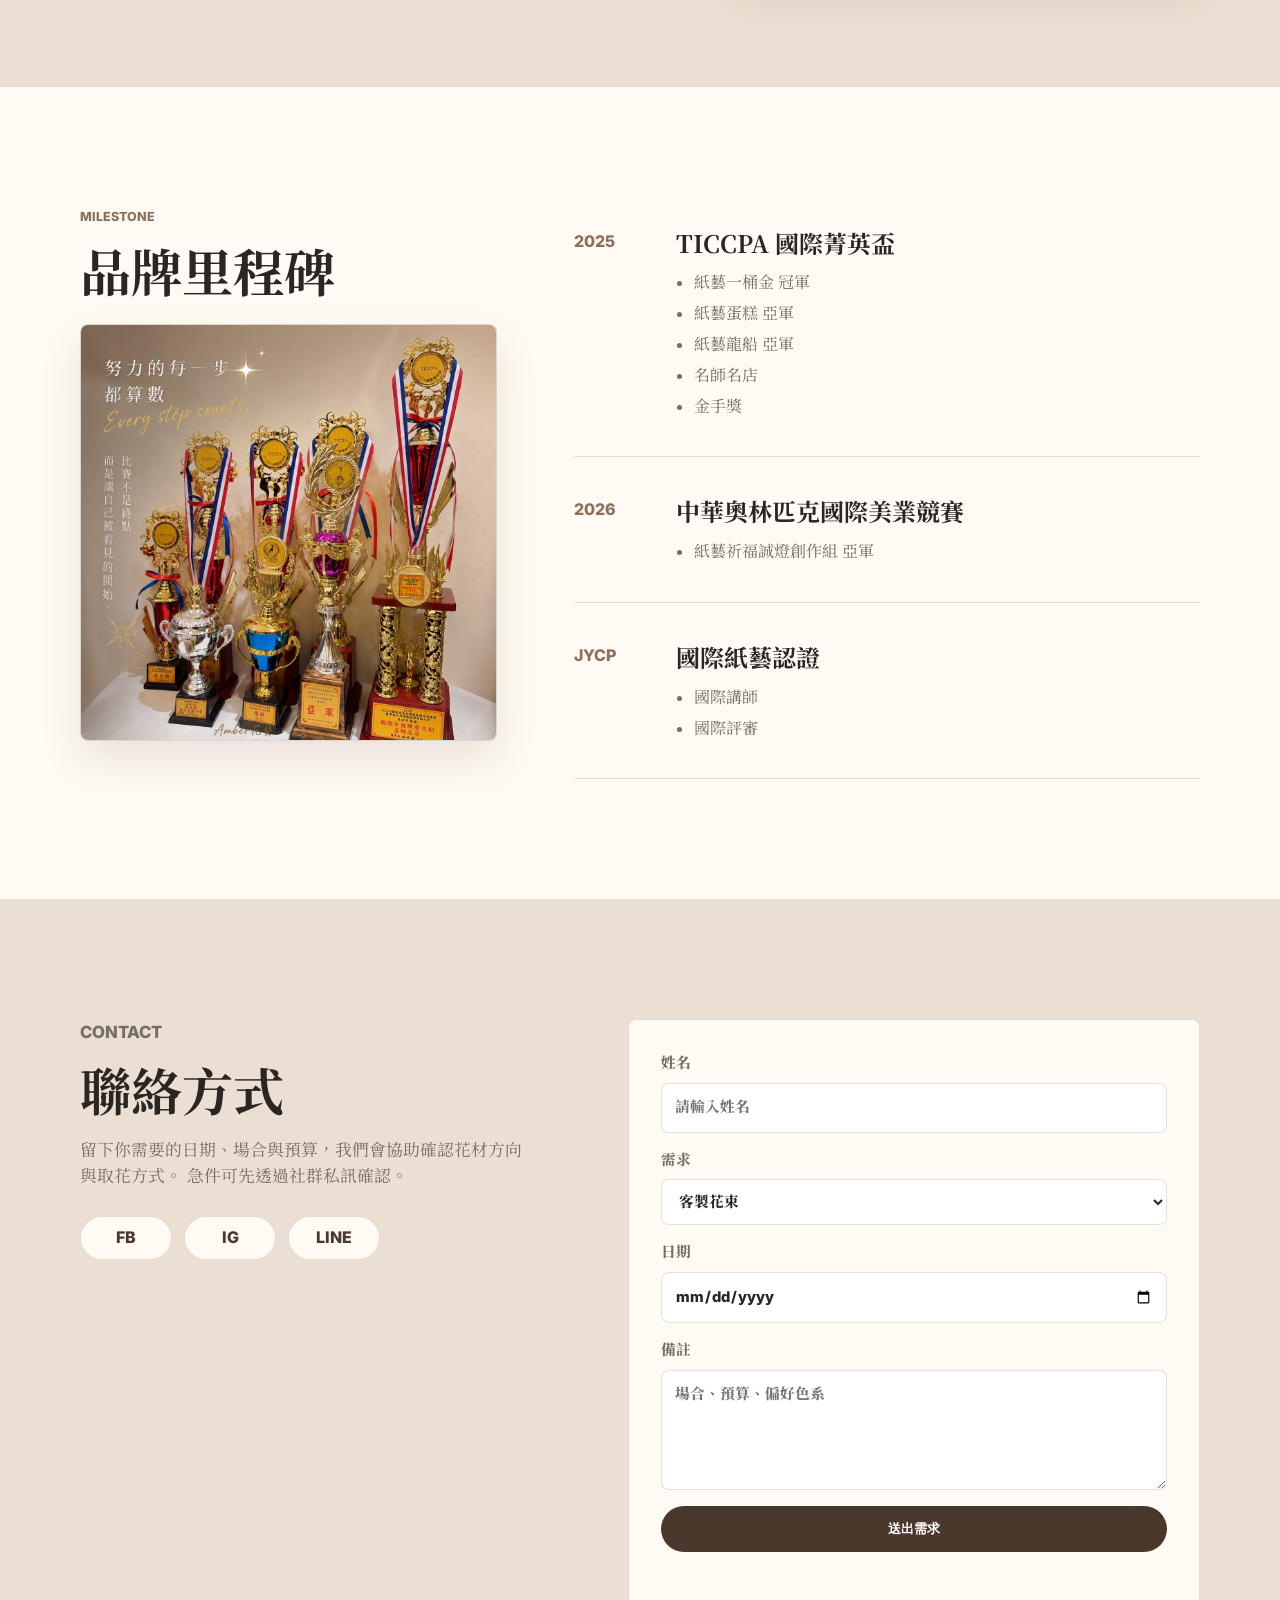
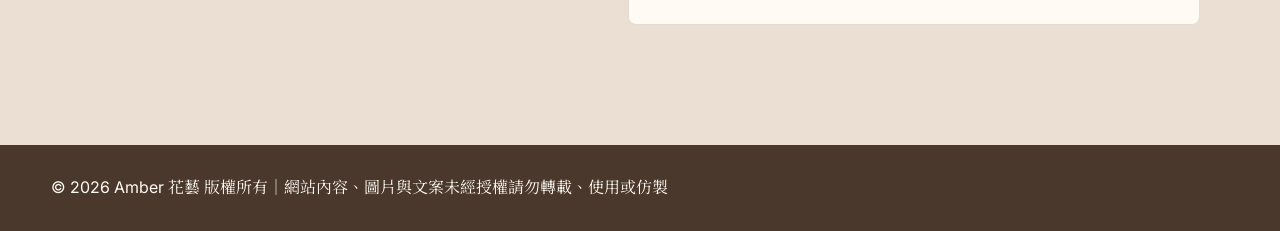
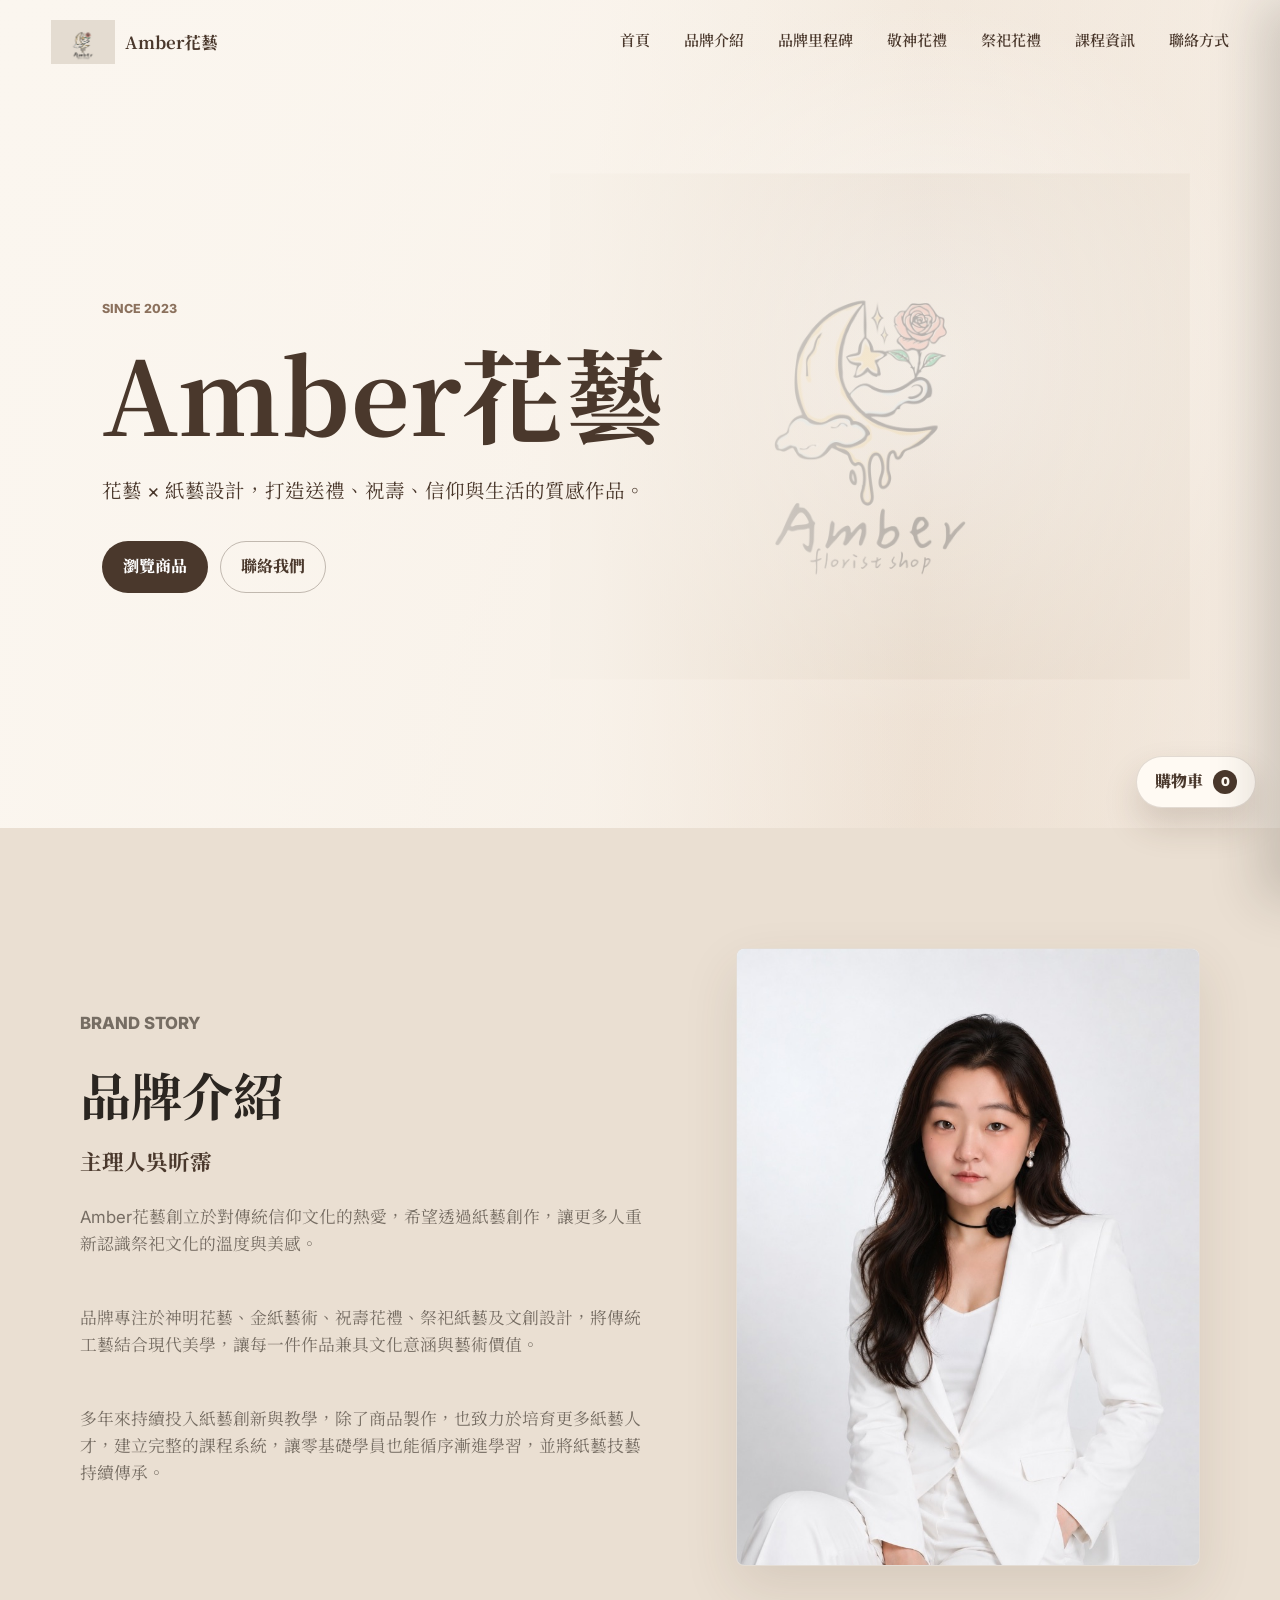
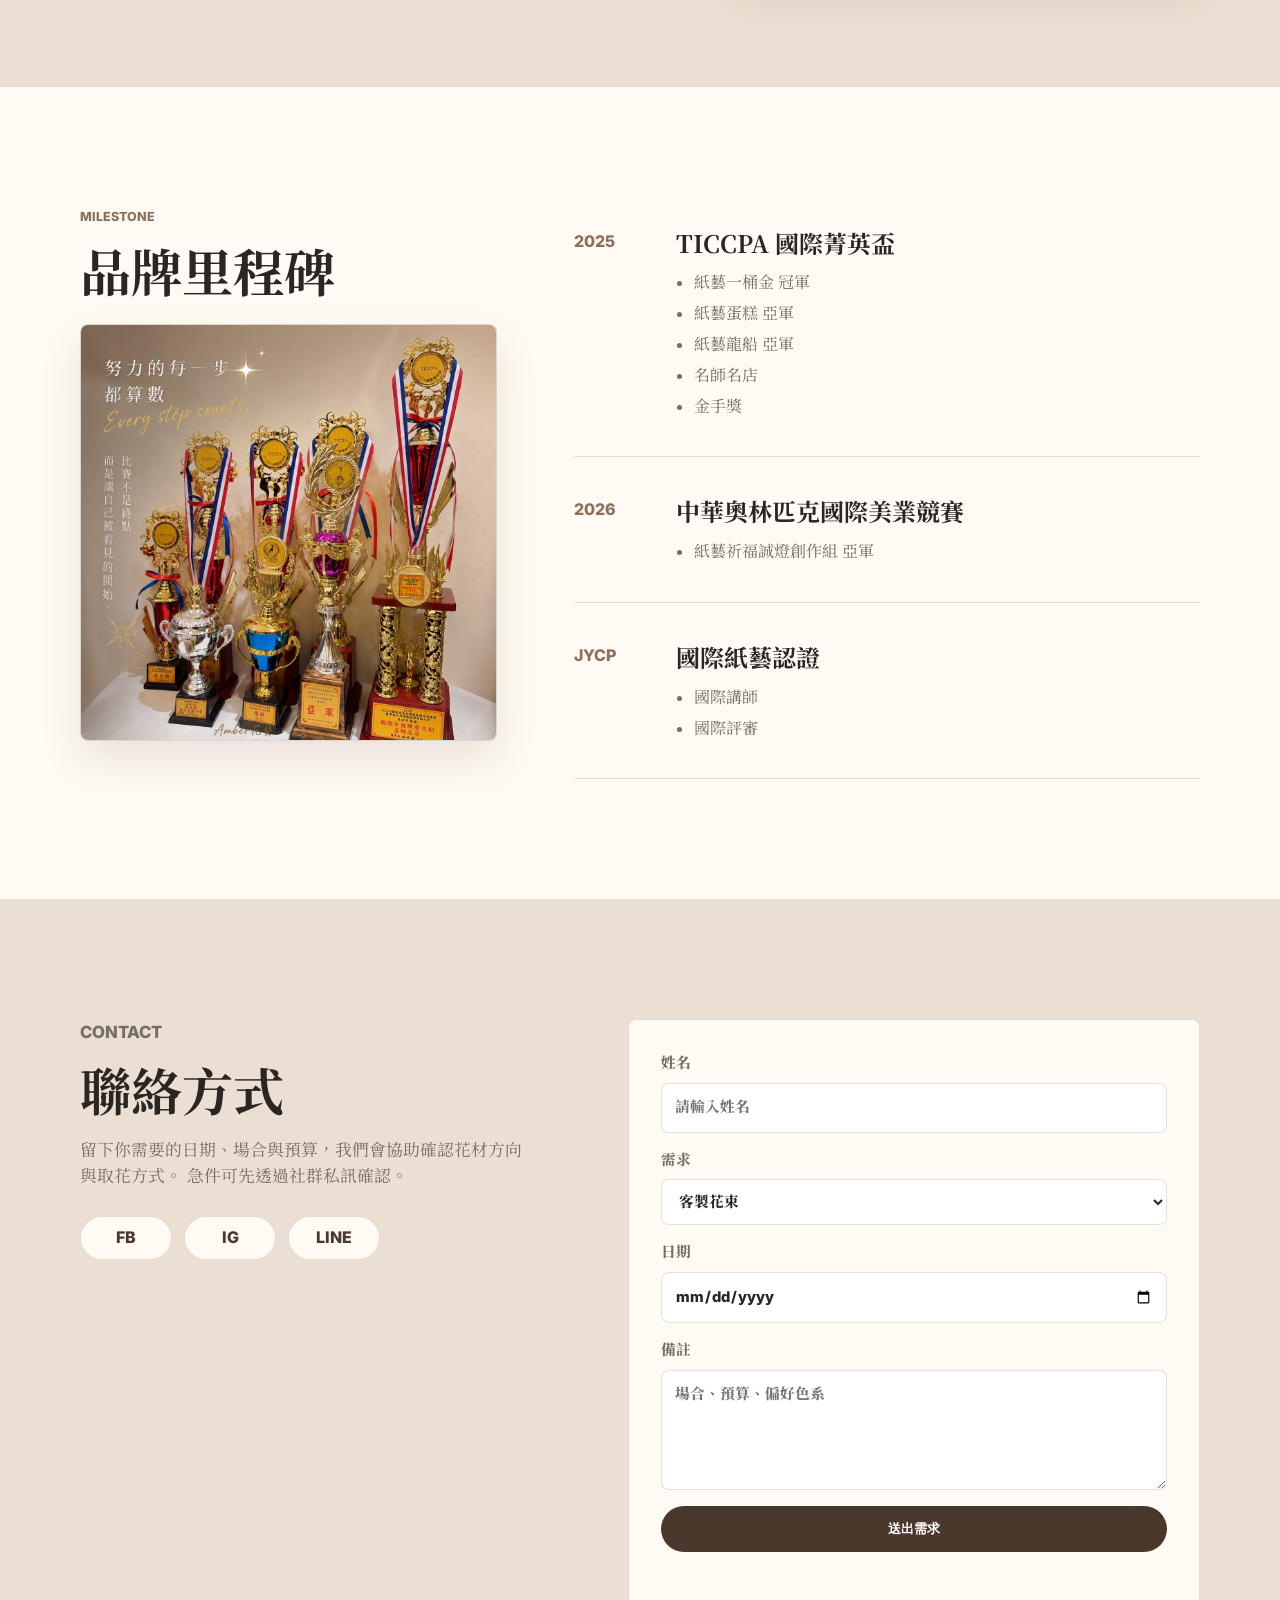
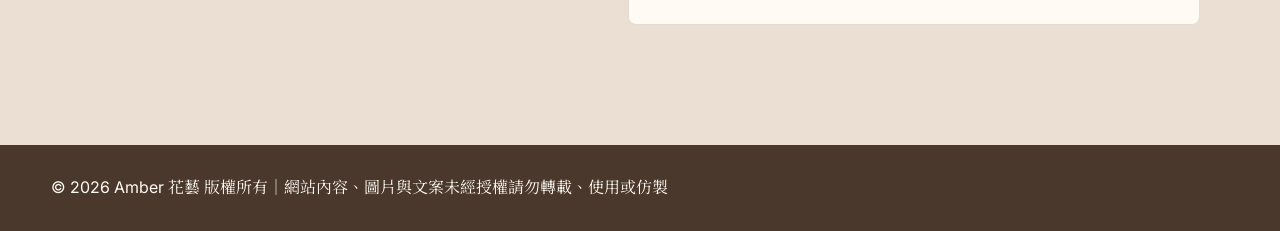
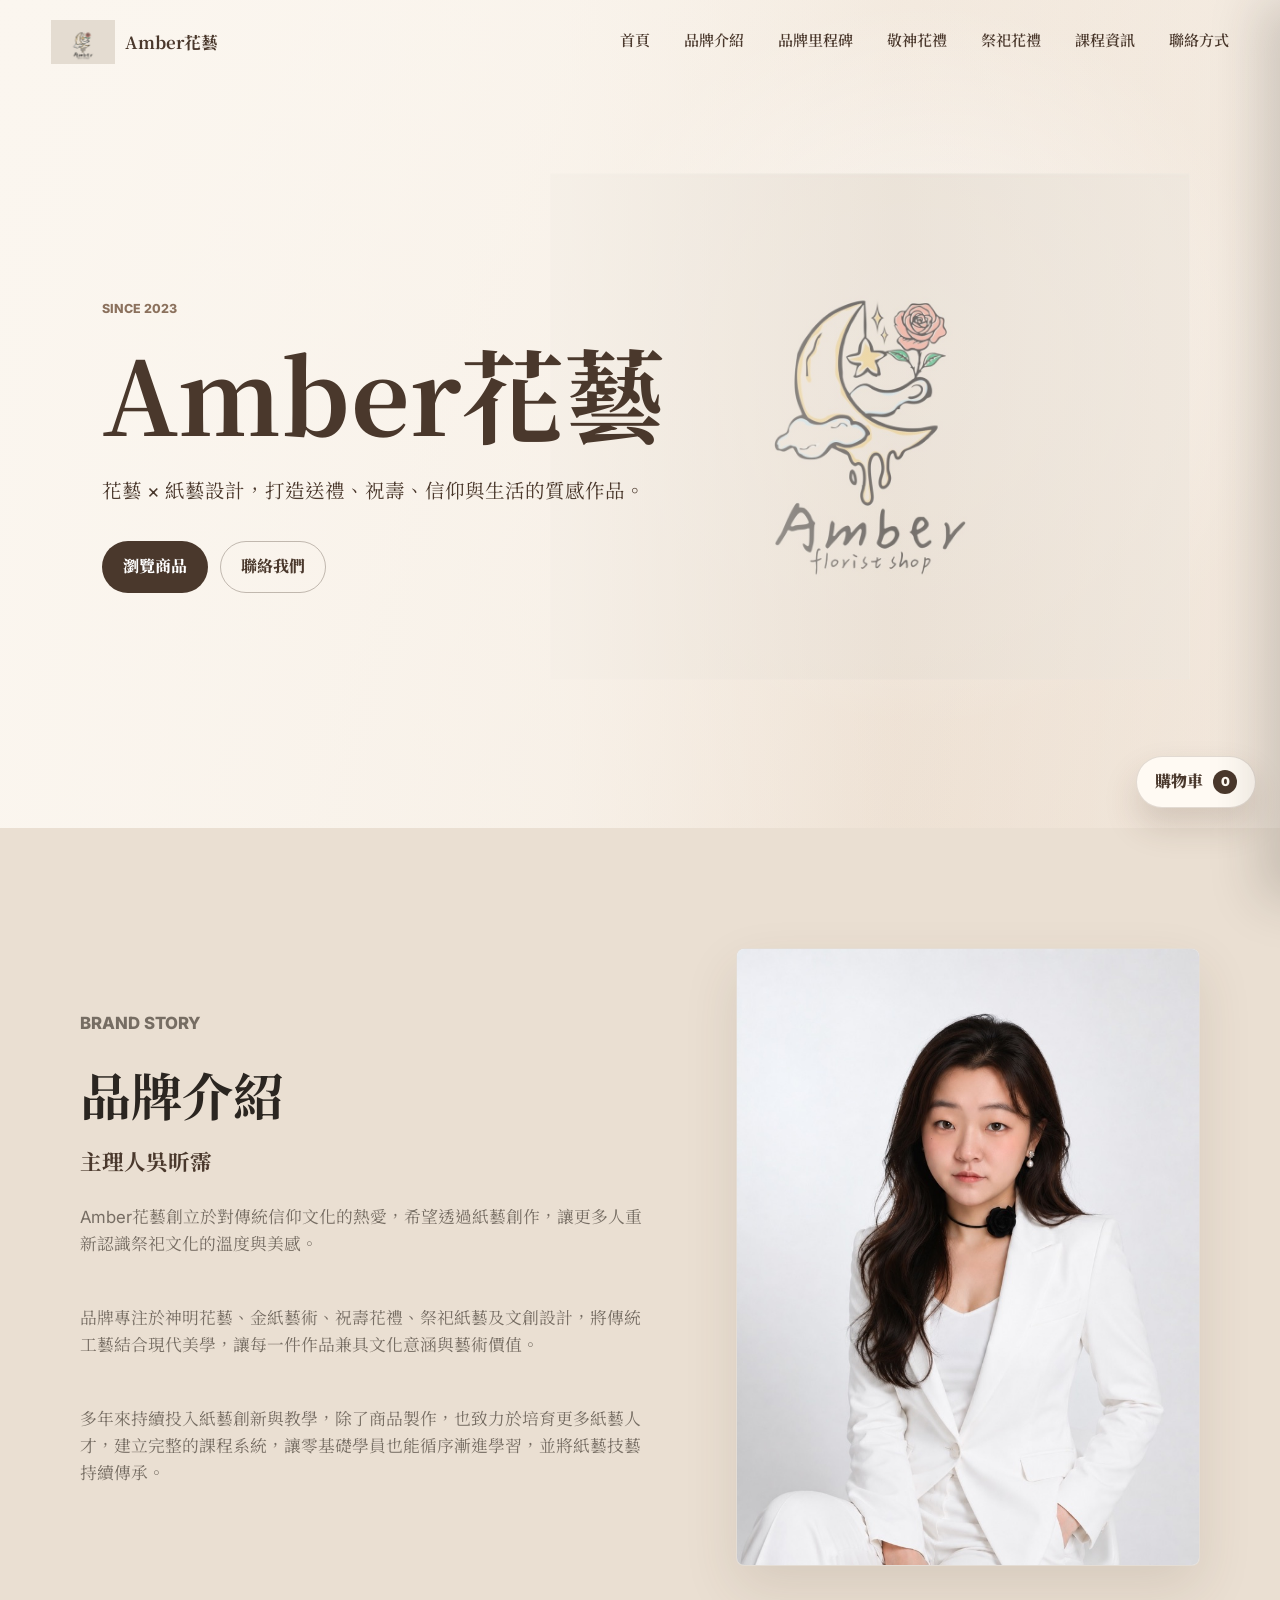
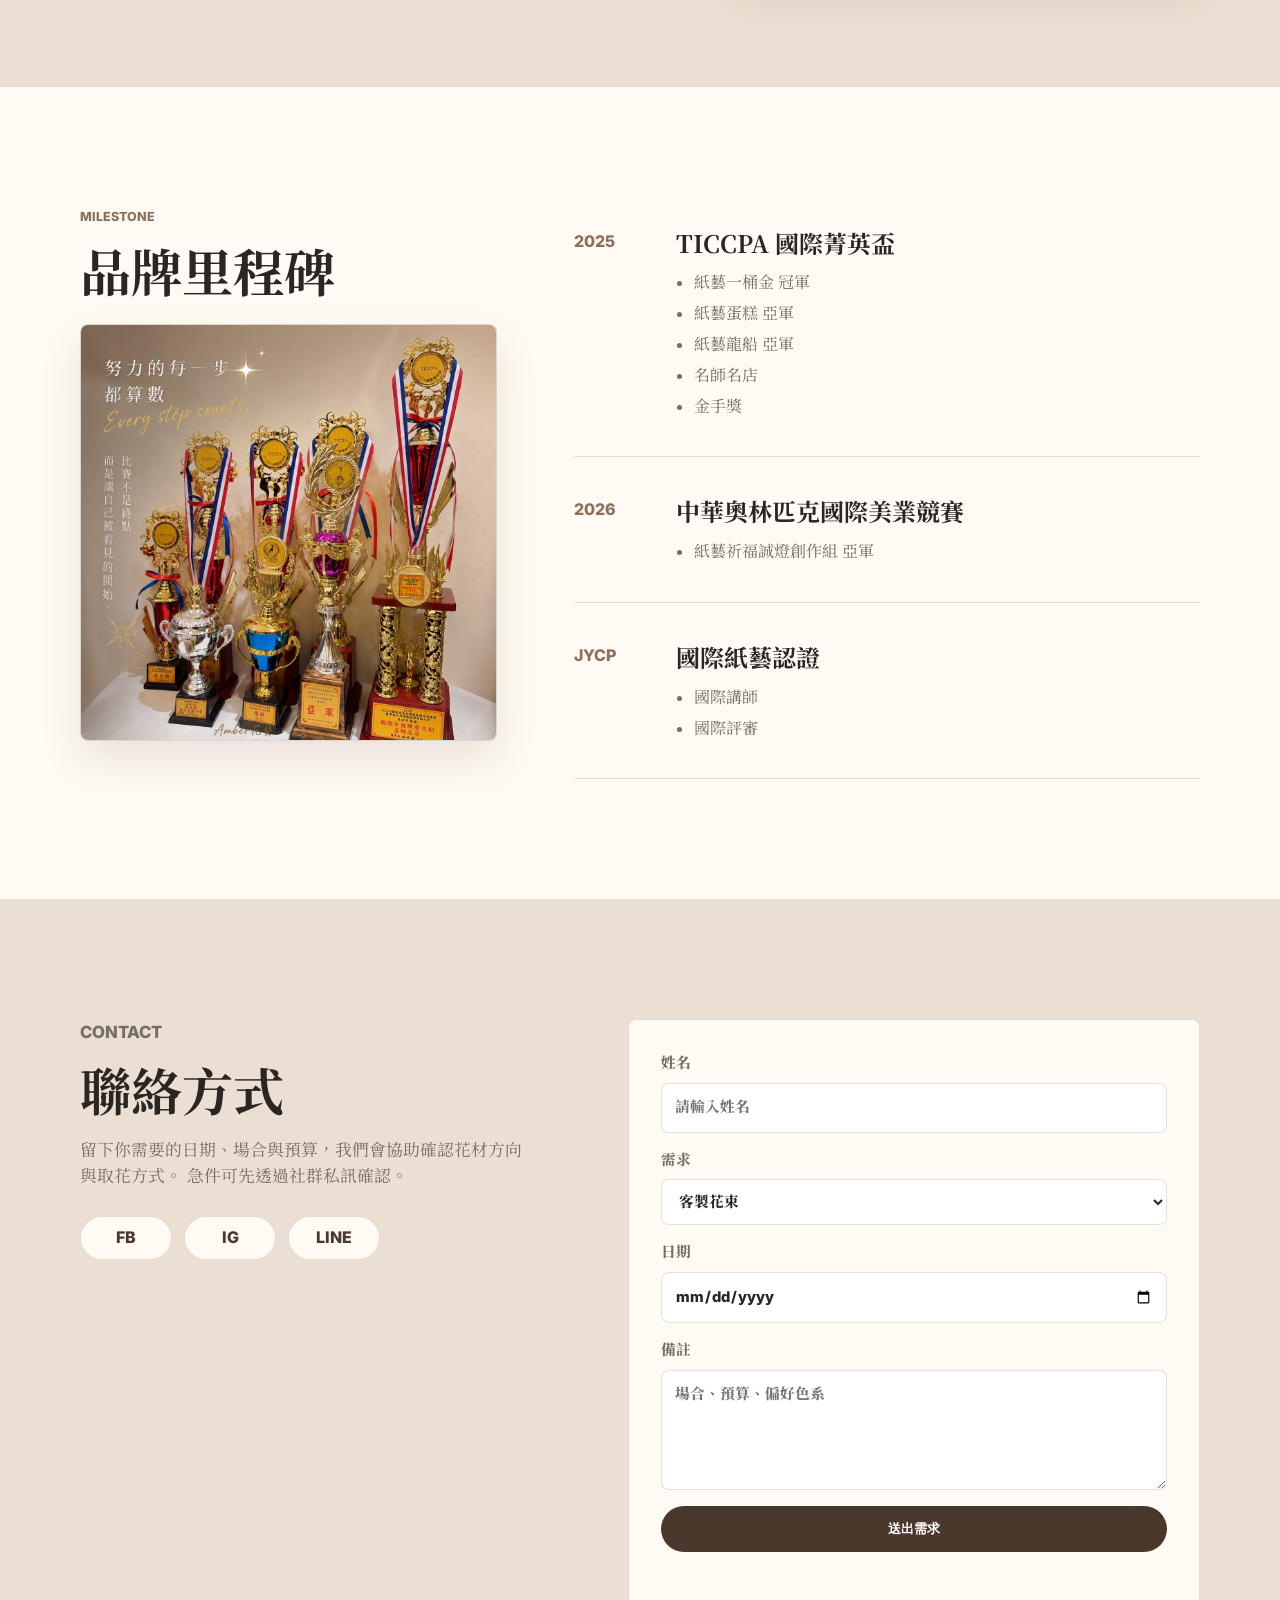
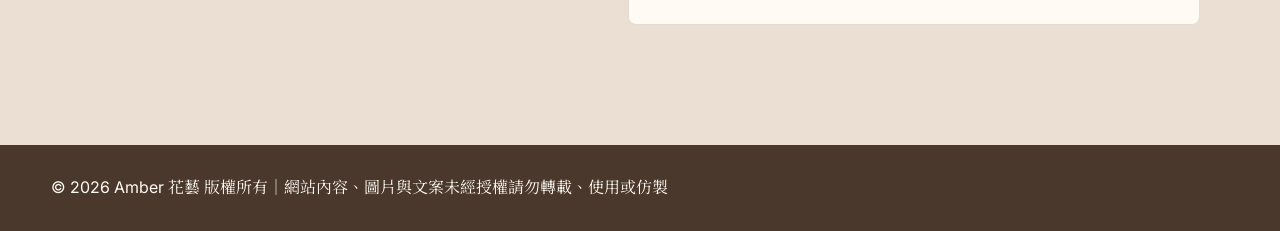
